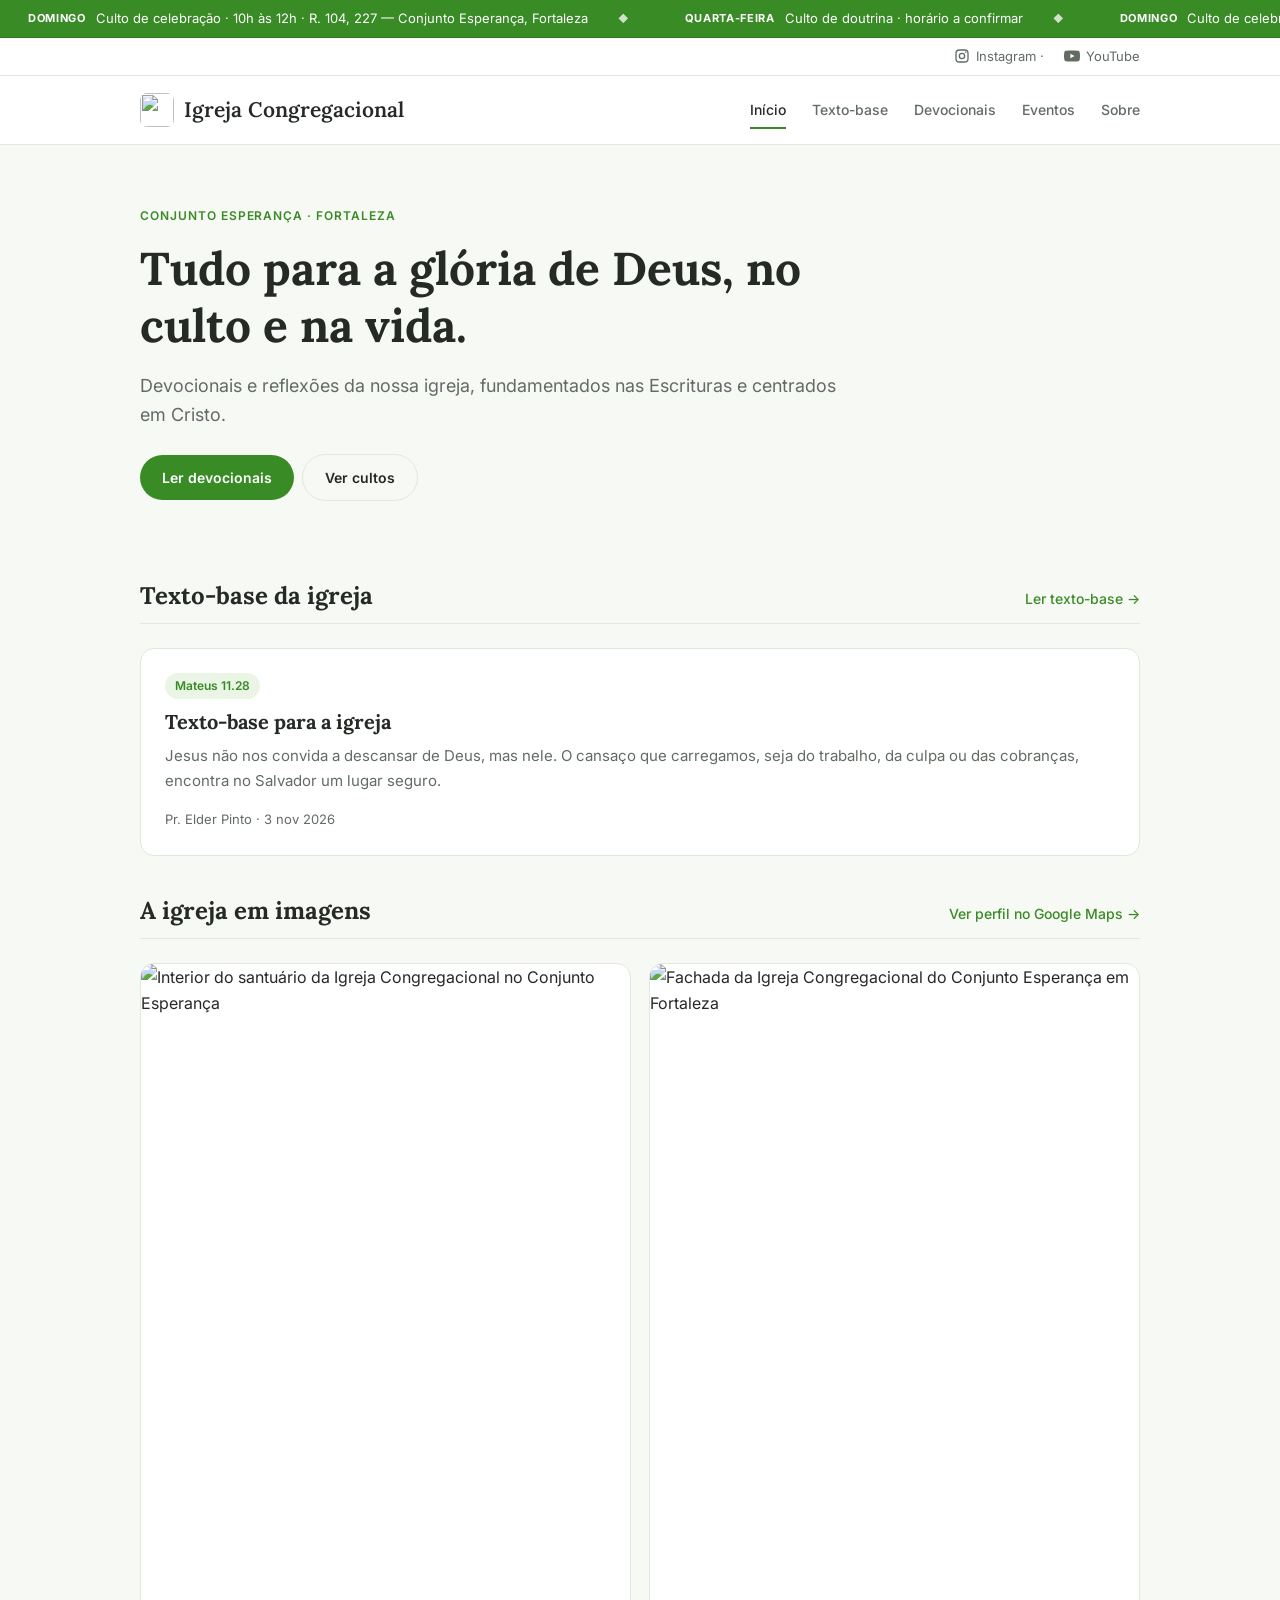
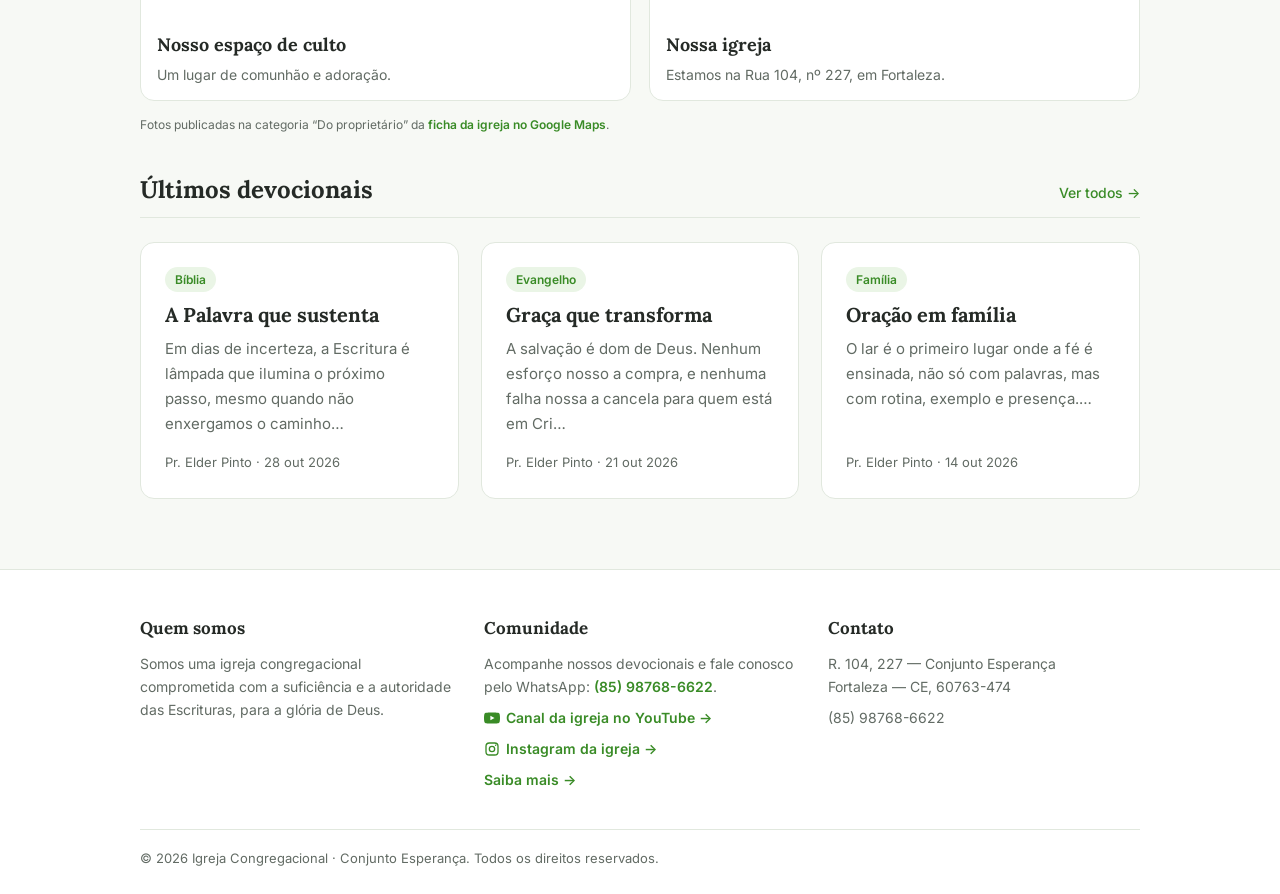
==== index.html @ 36bb11ee "Adicionar galeria de fotos da igreja" ====
<!DOCTYPE html>
<html lang="pt-BR">
<head>
<meta charset="utf-8">
<meta name="viewport" content="width=device-width, initial-scale=1, viewport-fit=cover">
<title>Igreja Congregacional · Conjunto Esperança</title>
<link rel="stylesheet" href="https://fonts.googleapis.com/css2?family=Lora:wght@500;600&family=Inter:wght@400;500;600&display=swap">
<style>
:root{--bg:#f7f9f5;--surface:#fff;--text:#252a26;--muted:#626b64;--line:#e1e8de;--accent:#398b26;--accent-soft:#eaf5e6;color-scheme:light;box-sizing:border-box;padding-top:env(safe-area-inset-top,0px);padding-bottom:env(safe-area-inset-bottom,0px)}
@media (prefers-color-scheme:dark){:root:not([data-theme="light"]){--bg:#151a15;--surface:#1e251e;--text:#edf1eb;--muted:#a3ada1;--line:#313c30;--accent:#83d65a;--accent-soft:#263622;color-scheme:dark}}
:root[data-theme="dark"]{--bg:#151a15;--surface:#1e251e;--text:#edf1eb;--muted:#a3ada1;--line:#313c30;--accent:#83d65a;--accent-soft:#263622;color-scheme:dark}
html{scroll-padding-top:env(safe-area-inset-top,0px)}
*{box-sizing:border-box}
body{margin:0;background:var(--bg);color:var(--text);font:16px/1.65 Inter,system-ui,-apple-system,Segoe UI,sans-serif}
a{color:inherit;text-decoration:none}
.wrap{max-width:1040px;margin:0 auto;padding:0 20px}
.ticker{background:var(--accent);color:#fff;overflow:hidden;white-space:nowrap;border-bottom:1px solid rgba(0,0,0,.12)}
.ticker-track{display:flex;width:max-content;will-change:transform;animation:ticker-scroll 34s linear infinite}
.ticker-group{display:flex;flex:none;align-items:center}
.ticker-item{display:flex;align-items:center;gap:10px;padding:10px 28px;font-size:13px;line-height:1.3;flex:none}
.ticker-item strong{letter-spacing:.06em;font-size:11px}
.ticker-item:after{content:"◆";margin-left:20px;font-size:10px;opacity:.75}
.ticker:hover .ticker-track,.ticker:focus-within .ticker-track{animation-play-state:paused}
@keyframes ticker-scroll{to{transform:translateX(-50%)}}
@media(prefers-reduced-motion:reduce){.ticker-track{animation:none;width:auto;flex-wrap:wrap}.ticker-group{width:100%;flex-wrap:wrap;justify-content:center}.ticker-group[aria-hidden="true"]{display:none}.ticker-item{white-space:normal}.ticker-item:after{display:none}}
.top{border-bottom:1px solid var(--line);background:var(--surface);font-size:13px;color:var(--muted)}
.top .wrap{display:flex;justify-content:flex-end;padding-top:8px;padding-bottom:8px;gap:12px;flex-wrap:wrap}
.top a:hover{color:var(--accent)}
.top .soc a{margin-left:16px}
header.main{background:var(--surface);border-bottom:1px solid var(--line);position:sticky;top:env(safe-area-inset-top,0px);z-index:5}
header.main .wrap{display:flex;align-items:center;justify-content:space-between;height:68px}
.brand{font-family:Lora,Georgia,serif;font-weight:600;font-size:21px;display:flex;align-items:center;gap:10px}
.brand-mark{width:34px;height:34px;object-fit:contain;border-radius:7px;background:#fff;flex:none}
nav{display:flex;gap:26px;font-size:14px;font-weight:500}
nav a{padding:6px 0;border-bottom:2px solid transparent;color:var(--muted)}
nav a:hover,nav a.on{color:var(--text);border-color:var(--accent)}
.menu{display:none;background:none;border:1px solid var(--line);color:var(--text);border-radius:8px;padding:6px 12px;font:inherit}
@media(max-width:720px){.menu{display:block}nav{display:none;position:absolute;top:68px;left:0;right:0;background:var(--surface);flex-direction:column;gap:0;padding:8px 20px 14px;border-bottom:1px solid var(--line)}nav.open{display:flex}nav a{padding:12px 0}}
.crumb{font-size:13px;color:var(--muted);padding:22px 0 0}
h1,h2,h3{font-family:Lora,Georgia,serif;line-height:1.25;margin:0}
.hero{padding:56px 0 40px;max-width:700px}
.hero small{color:var(--accent);font-weight:600;letter-spacing:.08em;text-transform:uppercase;font-size:12px}
.hero h1{font-size:clamp(32px,5vw,46px);margin:12px 0 16px}
.hero p{color:var(--muted);font-size:18px;margin:0 0 24px}
.btn{display:inline-block;background:var(--accent);color:#fff;padding:11px 22px;border-radius:999px;font-weight:600;font-size:14px}
.btn.ghost{background:none;color:var(--text);border:1px solid var(--line);margin-left:8px}
.sec{display:flex;justify-content:space-between;align-items:baseline;border-bottom:1px solid var(--line);padding-bottom:12px;margin:40px 0 24px}
.sec h2{font-size:24px}.sec a{font-size:14px;color:var(--accent);font-weight:500}
.grid{display:grid;grid-template-columns:repeat(auto-fill,minmax(290px,1fr));gap:22px}
.card{background:var(--surface);border:1px solid var(--line);border-radius:14px;padding:24px;display:flex;flex-direction:column;gap:10px;transition:.15s}
.card:hover{transform:translateY(-2px);border-color:var(--accent)}
.tag{align-self:flex-start;background:var(--accent-soft);color:var(--accent);font-size:12px;font-weight:600;padding:3px 10px;border-radius:999px}
.card h3{font-size:20px}.card p{margin:0;color:var(--muted);font-size:15px}
.meta{font-size:13px;color:var(--muted);margin-top:auto;padding-top:6px}
.filters{display:flex;gap:8px;flex-wrap:wrap;margin:8px 0 26px}
.filters button{border:1px solid var(--line);background:var(--surface);color:var(--text);border-radius:999px;padding:6px 16px;font:500 13px Inter,sans-serif;cursor:pointer}
.filters button.on{background:var(--accent);color:#fff;border-color:var(--accent)}
.page-title{font-size:clamp(28px,4vw,38px);margin:14px 0 8px}
.lead{color:var(--muted);margin:0 0 20px}
article{max-width:680px;margin:0 auto;padding:30px 0 40px}
article h1{font-size:clamp(30px,5vw,42px);margin:14px 0}
article .ref{border-left:3px solid var(--accent);padding:4px 0 4px 16px;color:var(--muted);font-family:Lora,Georgia,serif;font-size:18px;margin:22px 0}
article p{font-size:18px;margin:0 0 1.2em}
.back{color:var(--accent);font-weight:500;font-size:14px}
.about-logo{width:min(100%,380px);margin:22px auto 26px;padding:10px;background:#fff;border:1px solid var(--line);border-radius:14px}.about-logo img{display:block;width:100%;height:auto}.about{display:grid;grid-template-columns:repeat(auto-fit,minmax(250px,1fr));gap:22px;margin-top:20px}
.about div{background:var(--surface);border:1px solid var(--line);border-radius:14px;padding:22px}
.about h3{font-size:19px;margin-bottom:8px}.about p{margin:0;color:var(--muted);font-size:15px}
.photo-grid{display:grid;grid-template-columns:repeat(2,minmax(0,1fr));gap:18px;margin:0 0 14px}
.photo-card{margin:0;background:var(--surface);border:1px solid var(--line);border-radius:14px;overflow:hidden}
.photo-card img{display:block;width:100%;aspect-ratio:3/4;object-fit:cover}
.photo-card figcaption{padding:14px 16px;color:var(--muted);font-size:14px}
.photo-card figcaption strong{display:block;color:var(--text);font-family:Lora,Georgia,serif;font-size:18px;margin-bottom:3px}
.photo-credit{font-size:12px;color:var(--muted);margin:0 0 36px}
.photo-credit a{color:var(--accent);font-weight:600}
@media(max-width:620px){.photo-grid{grid-template-columns:1fr}}
footer{margin-top:70px;background:var(--surface);border-top:1px solid var(--line);padding:44px 0 24px;font-size:14px;color:var(--muted)}
.fcols{display:grid;grid-template-columns:repeat(auto-fit,minmax(230px,1fr));gap:32px}
footer h4{font-family:Lora,Georgia,serif;font-size:17px;color:var(--text);margin:0 0 10px}
footer p{margin:0 0 8px}
.copy{border-top:1px solid var(--line);margin-top:30px;padding-top:18px;font-size:13px}
.social-icon{display:inline-block;width:16px;height:16px;vertical-align:-3px;margin-right:6px;flex:none}
</style>
</head>
<body>
<div class="ticker" role="region" aria-label="Programação da igreja"><div class="ticker-track"><div class="ticker-group"><span class="ticker-item"><strong>DOMINGO</strong><span>Culto de celebração · 10h às 12h · R. 104, 227 — Conjunto Esperança, Fortaleza</span></span><span class="ticker-item"><strong>QUARTA-FEIRA</strong><span>Culto de doutrina · horário a confirmar</span></span></div><div class="ticker-group" aria-hidden="true"><span class="ticker-item"><strong>DOMINGO</strong><span>Culto de celebração · 10h às 12h · R. 104, 227 — Conjunto Esperança, Fortaleza</span></span><span class="ticker-item"><strong>QUARTA-FEIRA</strong><span>Culto de doutrina · horário a confirmar</span></span></div></div></div><div class="top"><div class="wrap"><span class="soc"><a href="https://www.instagram.com/conjuntoesperancaiec/" target="_blank" rel="noopener noreferrer" aria-label="Instagram da igreja"><svg class="social-icon" viewBox="0 0 24 24" aria-hidden="true" focusable="false"><rect x="3" y="3" width="18" height="18" rx="5" fill="none" stroke="currentColor" stroke-width="2"/><circle cx="12" cy="12" r="4" fill="none" stroke="currentColor" stroke-width="2"/><circle cx="17.5" cy="6.5" r="1.1" fill="currentColor"/></svg>Instagram</a> · <a href="https://www.youtube.com/@IECConjuntoEsperan%C3%A7a" target="_blank" rel="noopener noreferrer" aria-label="Canal da igreja no YouTube"><svg class="social-icon" viewBox="0 0 24 24" aria-hidden="true" focusable="false"><path fill="currentColor" d="M23.5 6.2a3 3 0 0 0-2.1-2.1C19.5 3.6 12 3.6 12 3.6s-7.5 0-9.4.5A3 3 0 0 0 .5 6.2 31 31 0 0 0 0 12a31 31 0 0 0 .5 5.8 3 3 0 0 0 2.1 2.1c1.9.5 9.4.5 9.4.5s7.5 0 9.4-.5a3 3 0 0 0 2.1-2.1A31 31 0 0 0 24 12a31 31 0 0 0-.5-5.8Z"/><path fill="#fff" d="m9.6 15.5 6.2-3.5-6.2-3.5v7Z"/></svg>YouTube</a></span></div></div>
<header class="main"><div class="wrap">
<a class="brand" href="#inicio"><img class="brand-mark" src="https://files.manuscdn.com/user_upload_by_module/session_file/310519664062508219/KCKjSVTsQlyEBMwS.webp" alt="">Igreja Congregacional</a>
<button class="menu" id="mb" aria-label="Menu">Menu</button>
<nav id="nav"><a href="#inicio" data-r="inicio">Início</a><a href="#texto-base" data-r="texto-base">Texto-base</a><a href="#devocionais" data-r="devocionais">Devocionais</a><a href="#eventos" data-r="eventos">Eventos</a><a href="#sobre" data-r="sobre">Sobre</a></nav>
</div></header>
<main class="wrap" id="app"></main>
<footer><div class="wrap">
<div class="fcols">
<div><h4>Quem somos</h4><p>Somos uma igreja congregacional comprometida com a suficiência e a autoridade das Escrituras, para a glória de Deus.</p></div>
<div><h4>Comunidade</h4><p>Acompanhe nossos devocionais e fale conosco pelo WhatsApp: <a href="https://wa.me/5585987686622" style="color:var(--accent);font-weight:600">(85) 98768-6622</a>.</p><p><a href="https://www.youtube.com/@IECConjuntoEsperan%C3%A7a" target="_blank" rel="noopener noreferrer" style="color:var(--accent);font-weight:600"><svg class="social-icon" viewBox="0 0 24 24" aria-hidden="true" focusable="false"><path fill="currentColor" d="M23.5 6.2a3 3 0 0 0-2.1-2.1C19.5 3.6 12 3.6 12 3.6s-7.5 0-9.4.5A3 3 0 0 0 .5 6.2 31 31 0 0 0 0 12a31 31 0 0 0 .5 5.8 3 3 0 0 0 2.1 2.1c1.9.5 9.4.5 9.4.5s7.5 0 9.4-.5a3 3 0 0 0 2.1-2.1A31 31 0 0 0 24 12a31 31 0 0 0-.5-5.8Z"/><path fill="#fff" d="m9.6 15.5 6.2-3.5-6.2-3.5v7Z"/></svg>Canal da igreja no YouTube →</a></p><p><a href="https://www.instagram.com/conjuntoesperancaiec/" target="_blank" rel="noopener noreferrer" style="color:var(--accent);font-weight:600"><svg class="social-icon" viewBox="0 0 24 24" aria-hidden="true" focusable="false"><rect x="3" y="3" width="18" height="18" rx="5" fill="none" stroke="currentColor" stroke-width="2"/><circle cx="12" cy="12" r="4" fill="none" stroke="currentColor" stroke-width="2"/><circle cx="17.5" cy="6.5" r="1.1" fill="currentColor"/></svg>Instagram da igreja →</a></p><p><a href="#sobre" style="color:var(--accent);font-weight:600">Saiba mais →</a></p></div>
<div><h4>Contato</h4><p>R. 104, 227 — Conjunto Esperança<br>Fortaleza — CE, 60763-474</p><p>(85) 98768-6622</p></div>
</div>
<div class="copy">© 2026 Igreja Congregacional · Conjunto Esperança. Todos os direitos reservados.</div>
</div></footer>
<script>
var POSTS=[
{id:"a-palavra-que-sustenta",t:"A Palavra que sustenta",c:"Bíblia",a:"Pra. Maria Lima",d:"2026-10-28",ref:"Salmo 119.105",x:"Em dias de incerteza, a Escritura é lâmpada que ilumina o próximo passo, mesmo quando não enxergamos o caminho inteiro.\n\nDeus raramente nos mostra o mapa completo. Ele nos dá luz suficiente para obedecer hoje.\n\nReserve alguns minutos para ler a Bíblia sem pressa e peça que o Espírito aplique o texto ao seu coração."},
{id:"graca-que-transforma",t:"Graça que transforma",c:"Evangelho",a:"Pr. João Silva",d:"2026-10-21",ref:"Efésios 2.8-9",x:"A salvação é dom de Deus. Nenhum esforço nosso a compra, e nenhuma falha nossa a cancela para quem está em Cristo.\n\nQuando entendemos isso, a obediência deixa de ser fardo e passa a ser resposta de gratidão.\n\nQue a graça de hoje nos torne mais humildes e mais alegres."},
{id:"oracao-em-familia",t:"Oração em família",c:"Família",a:"Pra. Maria Lima",d:"2026-10-14",ref:"Deuteronômio 6.6-7",x:"O lar é o primeiro lugar onde a fé é ensinada, não só com palavras, mas com rotina, exemplo e presença.\n\nComece pequeno: uma oração curta à mesa, uma leitura bíblica antes de dormir. A constância pesa mais que a perfeição.\n\nQue sua casa seja um lugar onde o nome de Cristo é conhecido."},
{id:"esperanca-na-tribulacao",t:"Esperança na tribulação",c:"Vida cristã",a:"Pr. João Silva",d:"2026-10-07",ref:"Romanos 8.28",x:"Deus não prometeu ausência de dor, mas presença e propósito no meio dela.\n\nO que hoje parece perda pode estar sendo usado por ele para nos formar à imagem de Cristo.\n\nConfie: ele não desperdiça sofrimento de quem lhe pertence."},
{id:"servir-com-alegria",t:"Servir com alegria",c:"Igreja",a:"Pra. Maria Lima",d:"2026-09-30",ref:"Gálatas 5.13",x:"Fomos chamados à liberdade, e essa liberdade se expressa no amor que serve.\n\nNa igreja, cada tarefa, do café ao ensino, é oportunidade de refletir o Servo que lavou os pés dos discípulos.\n\nPergunte a Deus onde você pode servir esta semana."}
];
var EVENTS=[["Domingo","Culto de celebração","10h às 12h · R. 104, 227"],["Quarta-feira","Culto de doutrina","Horário a confirmar"]];
var FOUNDATION={author:"Pr. Elder Pinto",date:"2026-11-03",ref:"Mateus 11.28",text:["Jesus não nos convida a descansar de Deus, mas nele. O cansaço que carregamos, seja do trabalho, da culpa ou das cobranças, encontra no Salvador um lugar seguro.","Descansar em Cristo não significa parar de servir. Significa servir a partir da graça recebida, e não para conquistá-la.","Hoje, entregue a ele aquilo que você tem tentado carregar sozinho."]};
POSTS.forEach(function(p){p.a="Pr. Elder Pinto"});
var app=document.getElementById("app"),nav=document.getElementById("nav"),filter="Todos";
function fmt(d){var m=["jan","fev","mar","abr","mai","jun","jul","ago","set","out","nov","dez"],p=d.split("-");return +p[2]+" "+m[+p[1]-1]+" "+p[0]}
function card(p){return '<a class="card" href="#'+p.id+'"><span class="tag">'+p.c+'</span><h3>'+p.t+'</h3><p>'+p.x.split("\n")[0].slice(0,110)+'…</p><div class="meta">'+p.a+' · '+fmt(p.d)+'</div></a>'}
function crumb(l){return '<div class="crumb"><a href="#inicio">Início</a> › '+l+'</div>'}
function view(r){
 if(r==="texto-base")return crumb("Texto-base")+'<article><span class="tag">Texto-base da igreja</span><h1>Texto-base para a igreja</h1><div class="ref">'+FOUNDATION.ref+'</div>'+FOUNDATION.text.map(function(p){return "<p>"+p+"</p>"}).join("")+'<div class="meta">'+FOUNDATION.author+' · '+fmt(FOUNDATION.date)+'</div></article>';
 if(r==="devocionais"){
  var cats=["Todos"].concat(POSTS.map(function(p){return p.c}).filter(function(v,i,a){return a.indexOf(v)===i}));
  var list=POSTS.filter(function(p){return filter==="Todos"||p.c===filter});
  return crumb("Devocionais")+'<h1 class="page-title">Devocionais</h1><p class="lead">Palavras curtas para alimentar a sua fé a cada semana.</p><div class="filters">'+cats.map(function(c){return '<button class="'+(c===filter?"on":"")+'" data-c="'+c+'">'+c+'</button>'}).join("")+'</div><div class="grid">'+list.map(card).join("")+'</div>';
 }
 if(r==="eventos")return crumb("Eventos")+'<h1 class="page-title">Eventos e cultos</h1><p class="lead">Venha nos visitar, você é bem-vindo.</p><div class="grid">'+EVENTS.map(function(e){return '<div class="card"><span class="tag">'+e[0]+'</span><h3>'+e[1]+'</h3><div class="meta">'+e[2]+'</div></div>'}).join("")+'</div>';
 var p=POSTS.filter(function(x){return x.id===r})[0];
 if(p)return '<article><a class="back" href="#devocionais">← Todos os devocionais</a><div style="margin-top:22px"><span class="tag">'+p.c+'</span></div><h1>'+p.t+'</h1><div class="meta" style="margin-bottom:6px">'+p.a+' · '+fmt(p.d)+'</div><div class="ref">'+p.ref+'</div>'+p.x.split("\n\n").map(function(s){return "<p>"+s+"</p>"}).join("")+'</article>';
 return '<section class="hero"><small>Conjunto Esperança · Fortaleza</small><h1>Tudo para a glória de Deus, no culto e na vida.</h1><p>Devocionais e reflexões da nossa igreja, fundamentados nas Escrituras e centrados em Cristo.</p><a class="btn" href="#devocionais">Ler devocionais</a><a class="btn ghost" href="#eventos">Ver cultos</a></section><div class="sec"><h2>Texto-base da igreja</h2><a href="#texto-base">Ler texto-base →</a></div><div class="card" style="margin-bottom:36px"><span class="tag">'+FOUNDATION.ref+'</span><h3>Texto-base para a igreja</h3><p>'+FOUNDATION.text[0]+'</p><div class="meta">'+FOUNDATION.author+' · '+fmt(FOUNDATION.date)+'</div></div><div class="sec"><h2>A igreja em imagens</h2><a href="https://www.google.com/maps/place/Igreja+Congregacional+%7C+Conjunto+Esperan%C3%A7a/data=!4m7!3m6!1s0x7c74df34c4511d1:0xc750b079627d6c!8m2!3d-3.8139266!4d-38.5900581!16s%2Fg%2F11ghdt_hyp?hl=pt-BR" target="_blank" rel="noopener noreferrer">Ver perfil no Google Maps →</a></div><div class="photo-grid"><figure class="photo-card"><img src="https://files.manuscdn.com/user_upload_by_module/session_file/310519664062508219/YdPIYUPcmAsUbWHR.webp" alt="Interior do santuário da Igreja Congregacional no Conjunto Esperança" loading="lazy"><figcaption><strong>Nosso espaço de culto</strong>Um lugar de comunhão e adoração.</figcaption></figure><figure class="photo-card"><img src="https://files.manuscdn.com/user_upload_by_module/session_file/310519664062508219/tLcsydaIGmgIlqJA.webp" alt="Fachada da Igreja Congregacional do Conjunto Esperança em Fortaleza" loading="lazy"><figcaption><strong>Nossa igreja</strong>Estamos na Rua 104, nº 227, em Fortaleza.</figcaption></figure></div><p class="photo-credit">Fotos publicadas na categoria “Do proprietário” da <a href="https://www.google.com/maps/place/Igreja+Congregacional+%7C+Conjunto+Esperan%C3%A7a/data=!4m7!3m6!1s0x7c74df34c4511d1:0xc750b079627d6c!8m2!3d-3.8139266!4d-38.5900581!16s%2Fg%2F11ghdt_hyp?hl=pt-BR" target="_blank" rel="noopener noreferrer">ficha da igreja no Google Maps</a>.</p><div class="sec"><h2>Últimos devocionais</h2><a href="#devocionais">Ver todos →</a></div><div class="grid">'+POSTS.slice(0,3).map(card).join("")+'</div>';
}
function route(){
 var r=(location.hash||"#inicio").slice(1);
 app.innerHTML=view(r);
 [].forEach.call(nav.querySelectorAll("a"),function(a){a.classList.toggle("on",a.dataset.r===r||(a.dataset.r==="devocionais"&&POSTS.some(function(x){return x.id===r})))});
 nav.classList.remove("open");window.scrollTo(0,0);
}
app.addEventListener("click",function(e){var b=e.target.closest("[data-c]");if(b){filter=b.dataset.c;app.innerHTML=view("devocionais")}});
document.getElementById("mb").onclick=function(){nav.classList.toggle("open")};
window.addEventListener("hashchange",route);route();
</script>
</body>
</html>
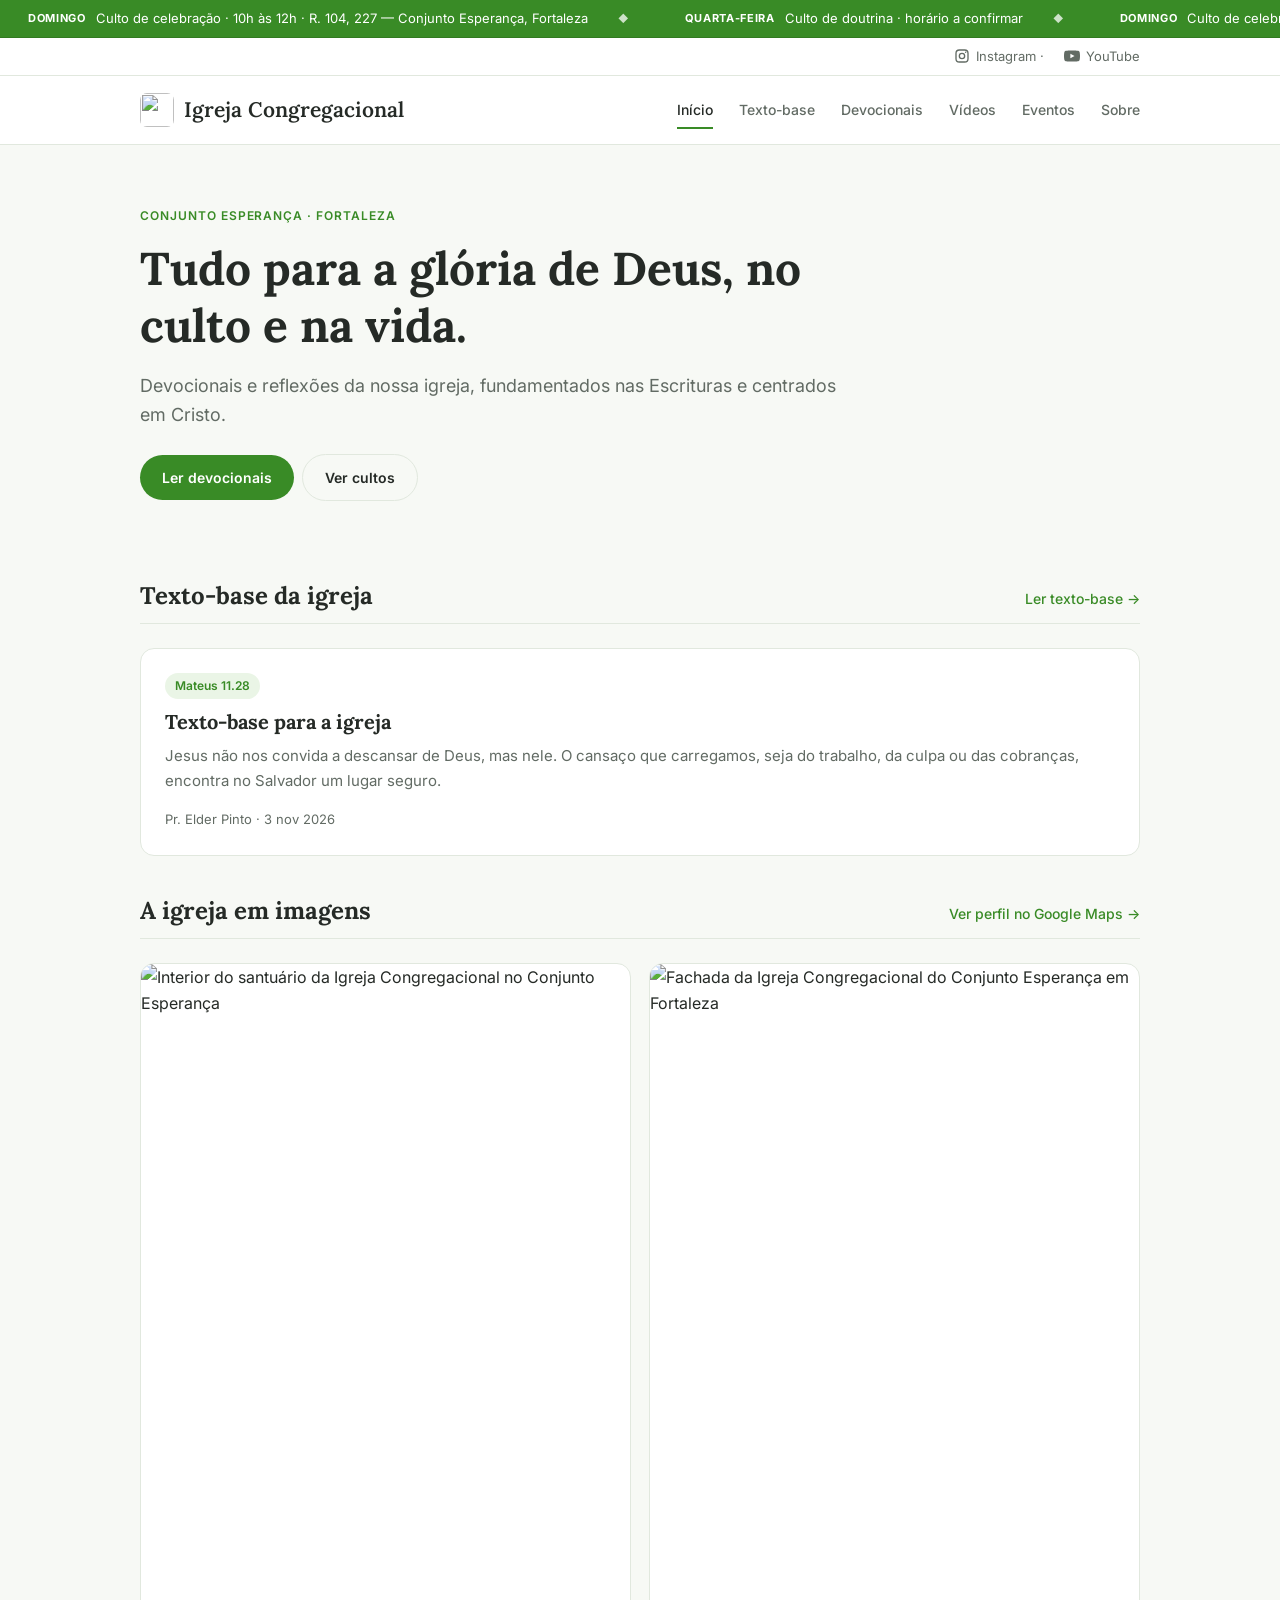
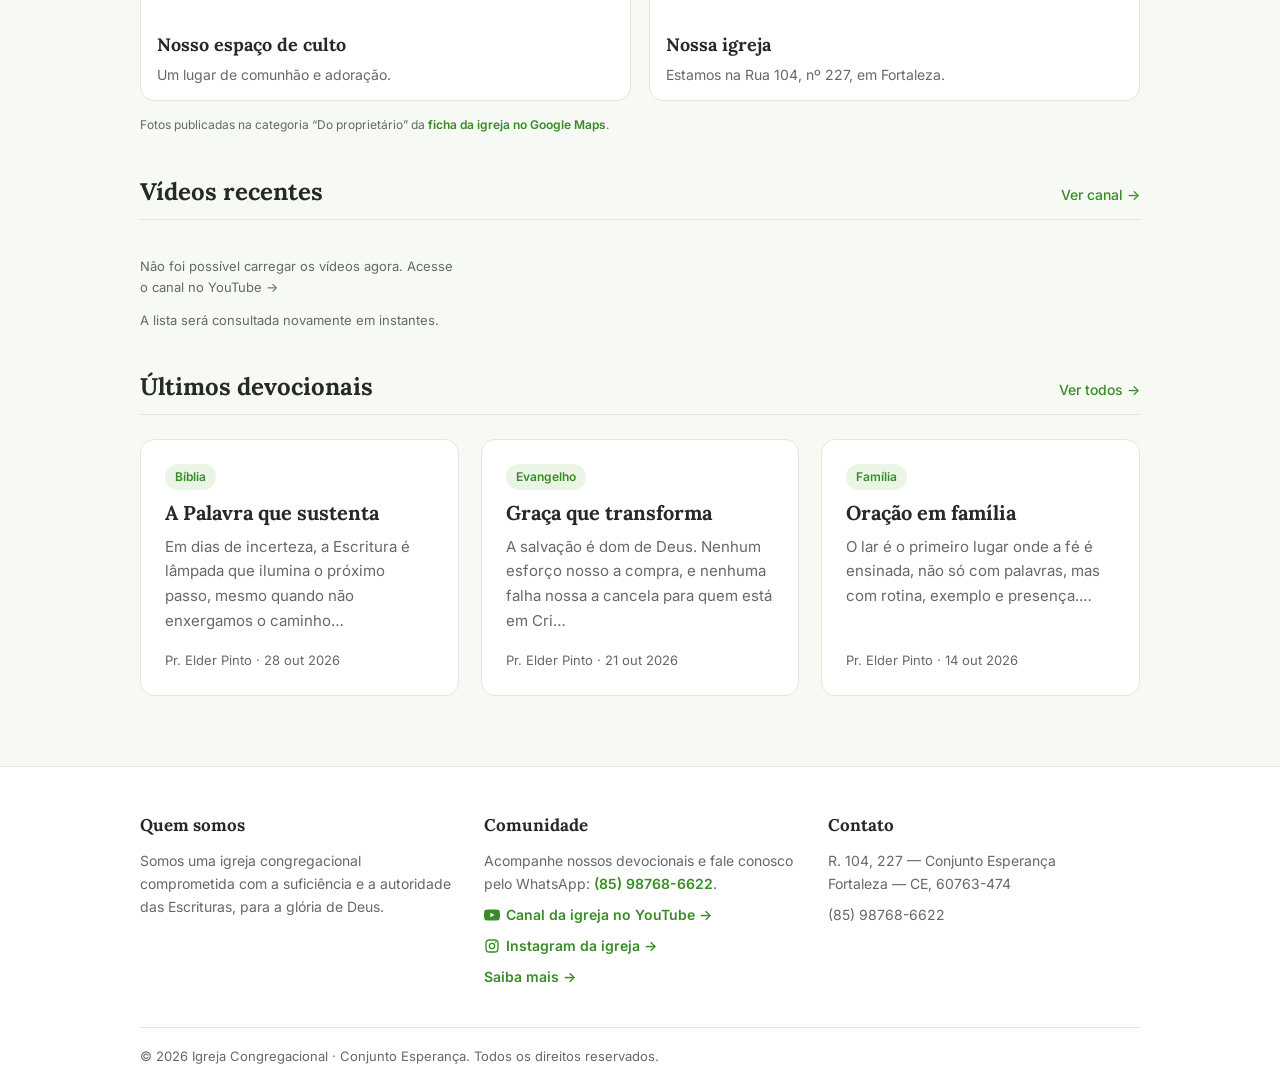
==== commit aaf87a96: "Add automatic YouTube videos and live status" ====
--- a/index.html
+++ b/index.html
@@ -72,7 +72,28 @@
 .photo-card figcaption strong{display:block;color:var(--text);font-family:Lora,Georgia,serif;font-size:18px;margin-bottom:3px}
 .photo-credit{font-size:12px;color:var(--muted);margin:0 0 36px}
 .photo-credit a{color:var(--accent);font-weight:600}
-@media(max-width:620px){.photo-grid{grid-template-columns:1fr}}
+.youtube-section{margin:42px 0 10px}
+.youtube-grid{display:grid;grid-template-columns:repeat(auto-fill,minmax(240px,1fr));gap:18px}
+.youtube-card{display:flex;flex-direction:column;overflow:hidden;background:var(--surface);border:1px solid var(--line);border-radius:14px;transition:.15s}
+.youtube-card:hover{transform:translateY(-2px);border-color:var(--accent)}
+.youtube-thumb{position:relative;aspect-ratio:16/9;background:#111;overflow:hidden}
+.youtube-thumb img{display:block;width:100%;height:100%;object-fit:cover}
+.youtube-play{position:absolute;left:50%;top:50%;transform:translate(-50%,-50%);width:50px;height:36px;border-radius:10px;background:rgba(0,0,0,.75);color:#fff;display:grid;place-items:center;font-size:19px}
+.youtube-info{display:flex;flex:1;flex-direction:column;gap:8px;padding:14px 16px}
+.youtube-info h3{font-size:17px;line-height:1.35}
+.youtube-date,.youtube-note{font-size:13px;color:var(--muted)}
+.youtube-date{margin-top:auto;padding-top:4px}
+.youtube-note{margin:12px 0 0}
+.live-card{display:grid;grid-template-columns:minmax(180px,.9fr) 1.1fr;gap:18px;align-items:center;margin:0 0 20px;padding:14px;background:var(--surface);border:1px solid rgba(190,45,45,.4);border-radius:16px}
+.live-card[hidden]{display:none!important}
+.live-thumb{display:block;width:100%;aspect-ratio:16/9;object-fit:cover;border-radius:10px;background:#111}
+.live-copy h3{font-size:22px;margin:10px 0 5px}
+.live-copy p{margin:0 0 14px;color:var(--muted);font-size:14px}
+.live-pill{display:inline-flex;align-items:center;gap:8px;background:#bd2f2f;color:#fff;border-radius:999px;padding:5px 11px;font-size:11px;font-weight:700;letter-spacing:.08em}
+.live-dot{width:8px;height:8px;border-radius:50%;background:#fff;box-shadow:0 0 0 0 rgba(255,255,255,.7);animation:live-pulse 1.8s infinite}
+@keyframes live-pulse{70%{box-shadow:0 0 0 7px rgba(255,255,255,0)}100%{box-shadow:0 0 0 0 rgba(255,255,255,0)}}
+@media(prefers-reduced-motion:reduce){.youtube-card{transition:none}.youtube-card:hover{transform:none}.live-dot{animation:none}}
+@media(max-width:620px){.photo-grid{grid-template-columns:1fr}.live-card{grid-template-columns:1fr}.live-copy h3{font-size:20px}}
 footer{margin-top:70px;background:var(--surface);border-top:1px solid var(--line);padding:44px 0 24px;font-size:14px;color:var(--muted)}
 .fcols{display:grid;grid-template-columns:repeat(auto-fit,minmax(230px,1fr));gap:32px}
 footer h4{font-family:Lora,Georgia,serif;font-size:17px;color:var(--text);margin:0 0 10px}
@@ -86,7 +107,7 @@
 <header class="main"><div class="wrap">
 <a class="brand" href="#inicio"><img class="brand-mark" src="https://files.manuscdn.com/user_upload_by_module/session_file/310519664062508219/KCKjSVTsQlyEBMwS.webp" alt="">Igreja Congregacional</a>
 <button class="menu" id="mb" aria-label="Menu">Menu</button>
-<nav id="nav"><a href="#inicio" data-r="inicio">Início</a><a href="#texto-base" data-r="texto-base">Texto-base</a><a href="#devocionais" data-r="devocionais">Devocionais</a><a href="#eventos" data-r="eventos">Eventos</a><a href="#sobre" data-r="sobre">Sobre</a></nav>
+<nav id="nav"><a href="#inicio" data-r="inicio">Início</a><a href="#texto-base" data-r="texto-base">Texto-base</a><a href="#devocionais" data-r="devocionais">Devocionais</a><a href="#videos" data-r="videos">Vídeos</a><a href="#eventos" data-r="eventos">Eventos</a><a href="#sobre" data-r="sobre">Sobre</a></nav>
 </div></header>
 <main class="wrap" id="app"></main>
 <footer><div class="wrap">
@@ -112,8 +133,16 @@
 function fmt(d){var m=["jan","fev","mar","abr","mai","jun","jul","ago","set","out","nov","dez"],p=d.split("-");return +p[2]+" "+m[+p[1]-1]+" "+p[0]}
 function card(p){return '<a class="card" href="#'+p.id+'"><span class="tag">'+p.c+'</span><h3>'+p.t+'</h3><p>'+p.x.split("\n")[0].slice(0,110)+'…</p><div class="meta">'+p.a+' · '+fmt(p.d)+'</div></a>'}
 function crumb(l){return '<div class="crumb"><a href="#inicio">Início</a> › '+l+'</div>'}
+function youtubeSection(){return '<section class="youtube-section" id="videos"><div class="sec"><h2>Vídeos recentes</h2><a href="https://www.youtube.com/@IECConjuntoEsperan%C3%A7a" target="_blank" rel="noopener noreferrer">Ver canal →</a></div><div id="youtube-live" class="live-card" hidden aria-live="polite"></div><div id="youtube-grid" class="youtube-grid" aria-live="polite"><p class="youtube-note">Carregando vídeos recentes…</p></div><p id="youtube-status" class="youtube-note" aria-live="polite">Novos vídeos aparecem aqui automaticamente.</p></section>'}
+var youtubeRefreshTimer=null,youtubeRequestPending=false;
+function escapeVideoText(value){return String(value||"").replace(/[&<>"']/g,function(ch){return {"&":"&amp;","<":"&lt;",">":"&gt;","\"":"&quot;","'":"&#39;"}[ch]})}
+function youtubeCard(video){var id=/^[A-Za-z0-9_-]{11}$/.test(video.id||"")?video.id:"";if(!id)return "";var title=escapeVideoText(video.title||"Vídeo recente"),date=video.publishedAt?new Date(video.publishedAt):null,dateText=date&&!isNaN(date.getTime())?new Intl.DateTimeFormat("pt-BR",{day:"numeric",month:"short",year:"numeric"}).format(date):"Vídeo recente";return '<a class="youtube-card" href="https://www.youtube.com/watch?v='+id+'" target="_blank" rel="noopener noreferrer"><div class="youtube-thumb"><img src="https://i.ytimg.com/vi/'+id+'/hqdefault.jpg" alt="Miniatura do vídeo: '+title+'" loading="lazy"><span class="youtube-play" aria-hidden="true">▶</span></div><div class="youtube-info"><h3>'+title+'</h3><span class="youtube-date">Publicado em '+dateText+'</span></div></a>'}
+function renderYouTube(data){var grid=document.getElementById("youtube-grid"),livePanel=document.getElementById("youtube-live"),status=document.getElementById("youtube-status");if(!grid)return;var videos=Array.isArray(data.videos)?data.videos:[],cards=videos.map(youtubeCard).filter(Boolean);grid.innerHTML=cards.length?cards.join(""):'<p class="youtube-note">'+(data.feedAvailable?"Ainda não há vídeos públicos recentes no canal.":"Não foi possível carregar os vídeos agora.")+'</p>';if(livePanel){var live=data.live,id=live&&/^[A-Za-z0-9_-]{11}$/.test(live.id||"")?live.id:"";if(data.liveStatus==="live"&&id){var title=escapeVideoText(live.title||"Transmissão da igreja");livePanel.hidden=false;livePanel.innerHTML='<img class="live-thumb" src="https://i.ytimg.com/vi/'+id+'/hqdefault.jpg" alt="Miniatura da transmissão ao vivo" loading="lazy"><div class="live-copy"><span class="live-pill"><span class="live-dot" aria-hidden="true"></span>AO VIVO</span><h3>Estamos ao vivo!</h3><p>'+title+'</p><a class="btn" href="https://www.youtube.com/watch?v='+id+'" target="_blank" rel="noopener noreferrer">Assistir à transmissão →</a></div>'}else{livePanel.hidden=true;livePanel.innerHTML=""}}if(status)status.textContent=data.liveStatus==="unknown"?"Não foi possível verificar a transmissão ao vivo neste momento.":"Vídeos atualizados automaticamente; a transmissão é verificada periodicamente."}
+function refreshYouTube(){if(youtubeRequestPending||!document.getElementById("youtube-grid"))return;youtubeRequestPending=true;fetch("/api/youtube",{headers:{Accept:"application/json"},cache:"no-store"}).then(function(response){if(!response.ok)throw new Error("YouTube indisponível");return response.json()}).then(renderYouTube).catch(function(){var grid=document.getElementById("youtube-grid"),status=document.getElementById("youtube-status");if(grid)grid.innerHTML='<p class="youtube-note">Não foi possível carregar os vídeos agora. <a href="https://www.youtube.com/@IECConjuntoEsperan%C3%A7a" target="_blank" rel="noopener noreferrer">Acesse o canal no YouTube →</a></p>';if(status)status.textContent="A lista será consultada novamente em instantes."}).then(function(){youtubeRequestPending=false})}
+function bindYouTube(){if(youtubeRefreshTimer){clearInterval(youtubeRefreshTimer);youtubeRefreshTimer=null}if(!document.getElementById("youtube-grid"))return;refreshYouTube();youtubeRefreshTimer=setInterval(refreshYouTube,120000)}
 function view(r){
  if(r==="texto-base")return crumb("Texto-base")+'<article><span class="tag">Texto-base da igreja</span><h1>Texto-base para a igreja</h1><div class="ref">'+FOUNDATION.ref+'</div>'+FOUNDATION.text.map(function(p){return "<p>"+p+"</p>"}).join("")+'<div class="meta">'+FOUNDATION.author+' · '+fmt(FOUNDATION.date)+'</div></article>';
+ if(r==="videos")return crumb("Vídeos")+'<h1 class="page-title">Vídeos do canal</h1><p class="lead">Mensagens, cultos e transmissões da Igreja Congregacional · Conjunto Esperança.</p>'+youtubeSection();
  if(r==="devocionais"){
   var cats=["Todos"].concat(POSTS.map(function(p){return p.c}).filter(function(v,i,a){return a.indexOf(v)===i}));
   var list=POSTS.filter(function(p){return filter==="Todos"||p.c===filter});
@@ -127,8 +156,12 @@
 function route(){
  var r=(location.hash||"#inicio").slice(1);
  app.innerHTML=view(r);
- [].forEach.call(nav.querySelectorAll("a"),function(a){a.classList.toggle("on",a.dataset.r===r||(a.dataset.r==="devocionais"&&POSTS.some(function(x){return x.id===r})))});
- nav.classList.remove("open");window.scrollTo(0,0);
+ if(r==="inicio"){
+  var latestHeading=[].filter.call(app.querySelectorAll(".sec h2"),function(h){return h.textContent.trim()==="Últimos devocionais"})[0];
+  if(latestHeading)latestHeading.parentNode.insertAdjacentHTML("beforebegin",youtubeSection());
+ }
+ [].forEach.call(nav.querySelectorAll("a"),function(a){a.classList.toggle("on",a.dataset.r===r||(a.dataset.r==="devocionais"&&POSTS.some(function(x){return x.id===r}))) });
+ nav.classList.remove("open");window.scrollTo(0,0);bindYouTube();
 }
 app.addEventListener("click",function(e){var b=e.target.closest("[data-c]");if(b){filter=b.dataset.c;app.innerHTML=view("devocionais")}});
 document.getElementById("mb").onclick=function(){nav.classList.toggle("open")};
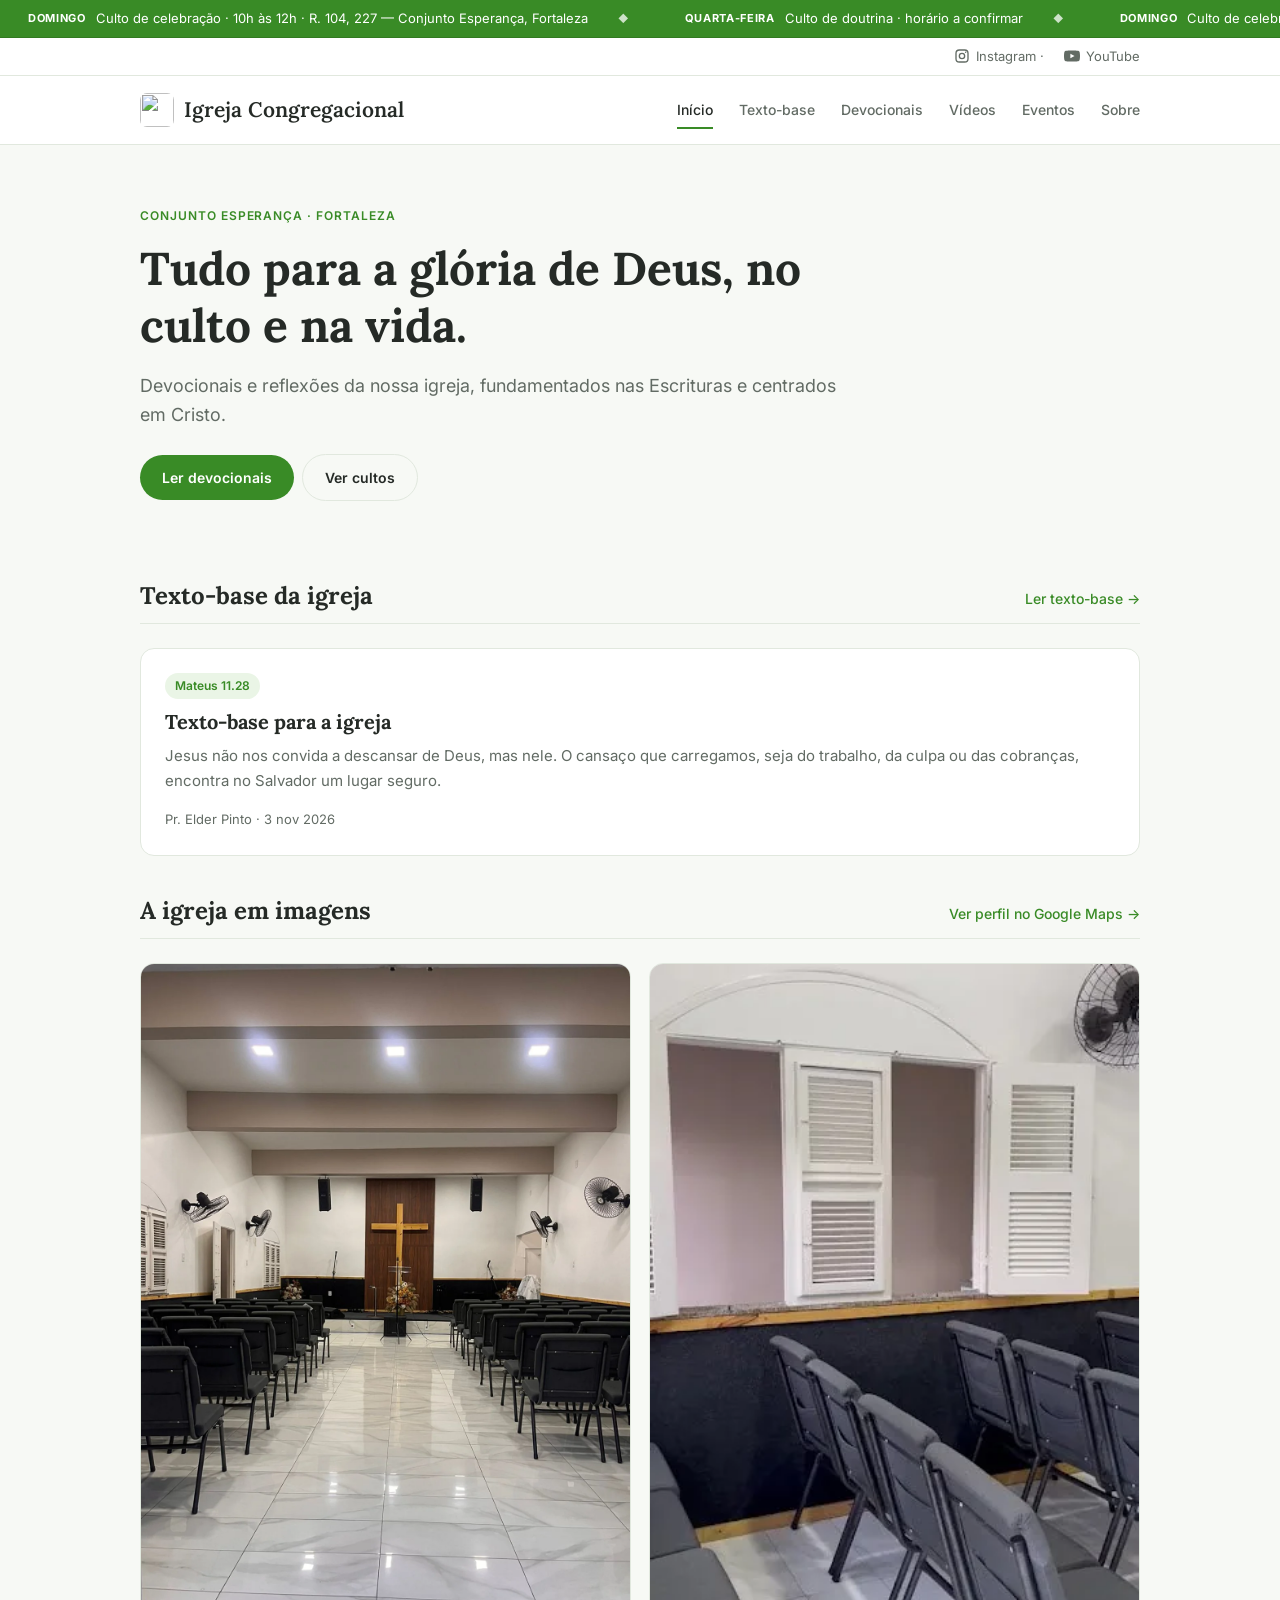
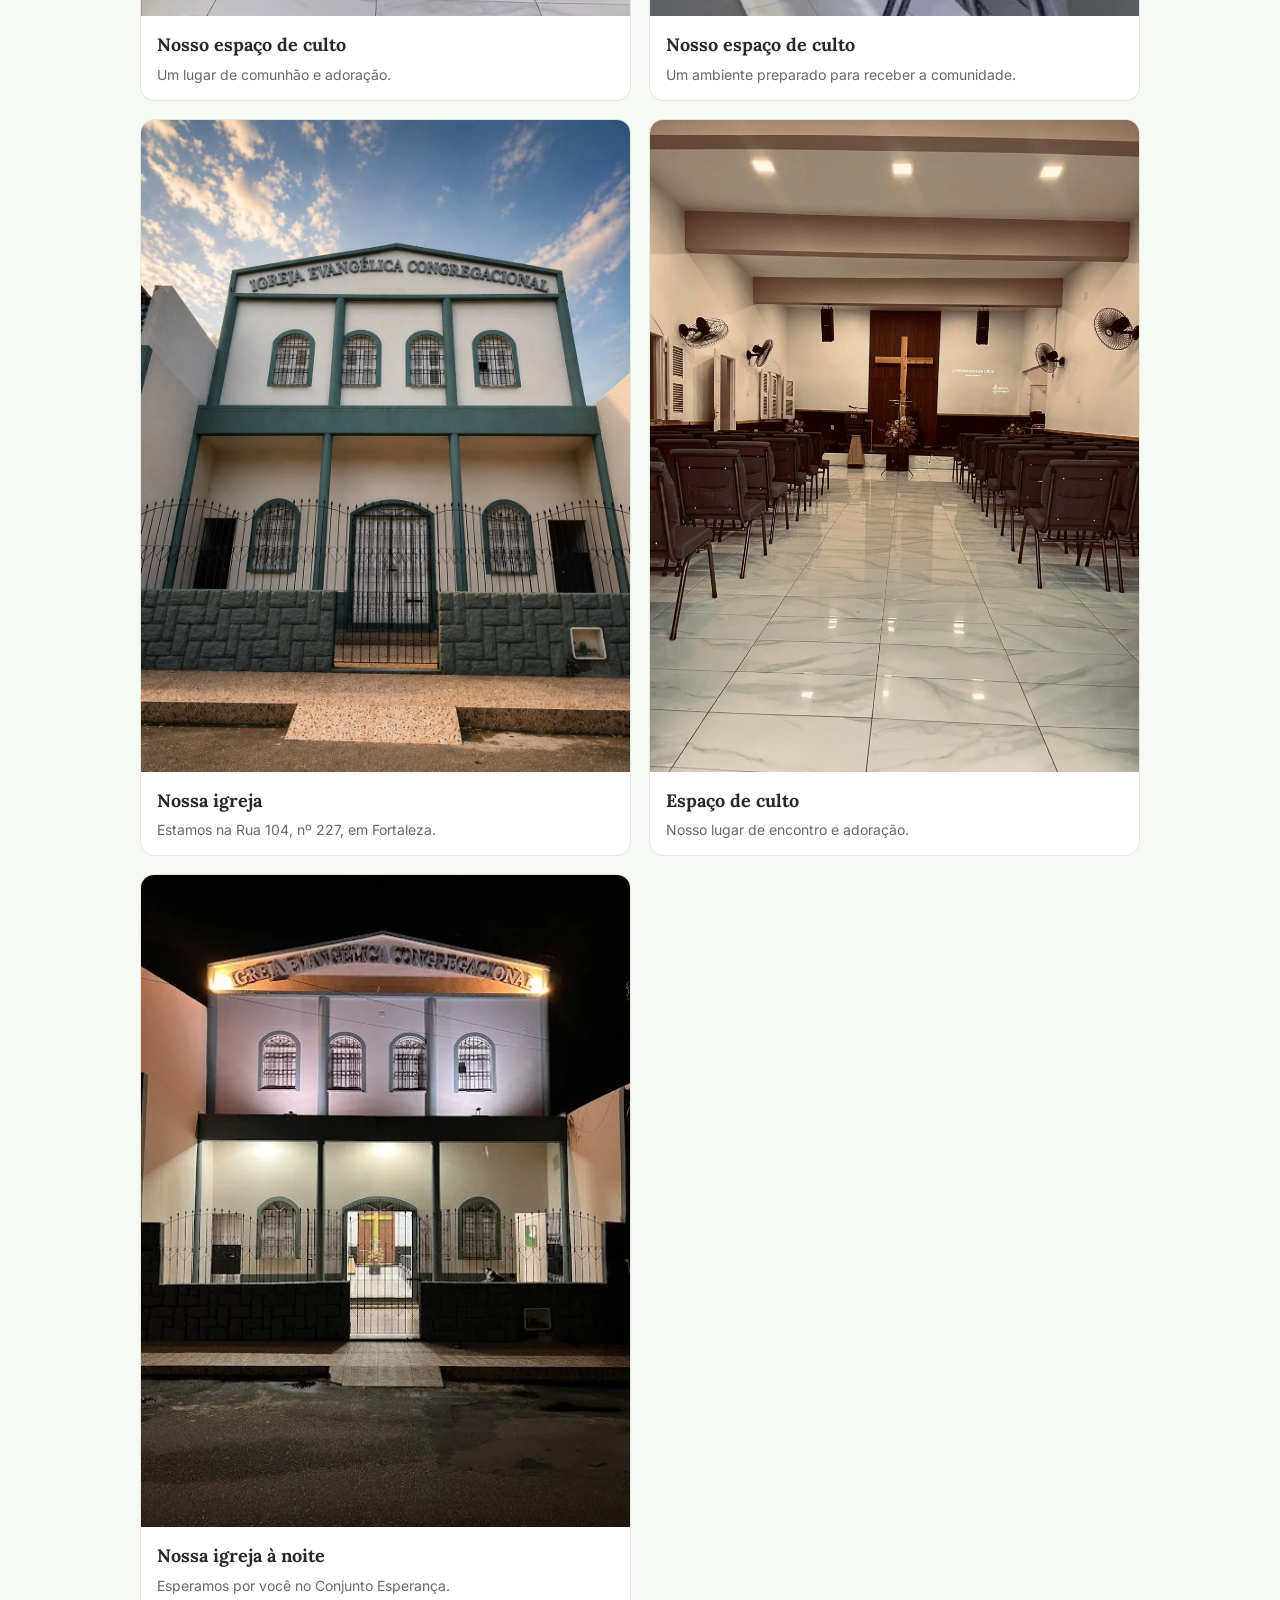
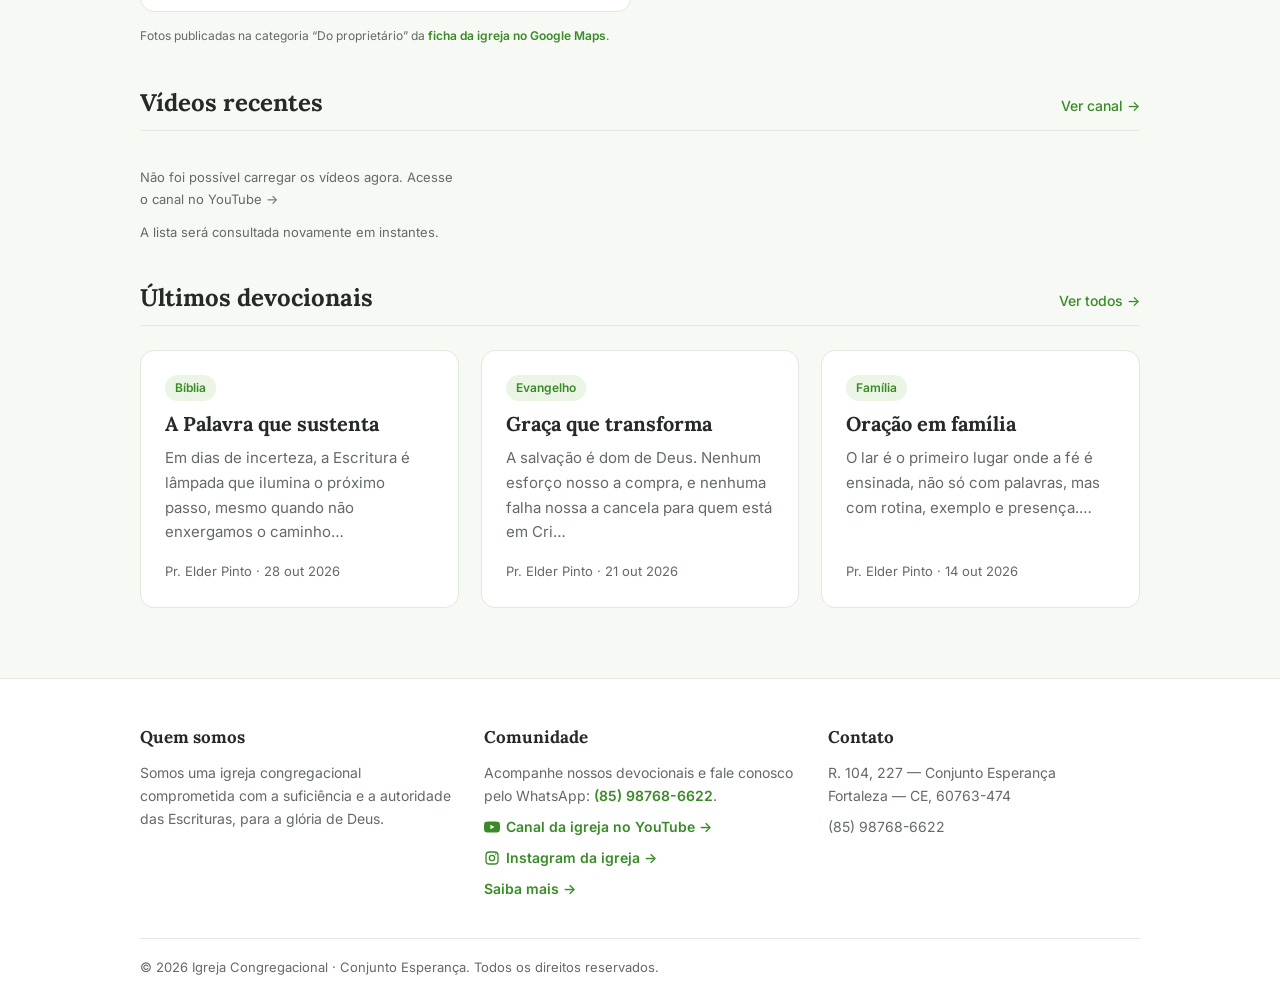
==== commit 5950a0d4: "Add mobile carousel for church photo gallery" ====
--- a/index.html
+++ b/index.html
@@ -70,6 +70,10 @@
 .photo-card img{display:block;width:100%;aspect-ratio:3/4;object-fit:cover}
 .photo-card figcaption{padding:14px 16px;color:var(--muted);font-size:14px}
 .photo-card figcaption strong{display:block;color:var(--text);font-family:Lora,Georgia,serif;font-size:18px;margin-bottom:3px}
+.photo-carousel-controls{display:none}
+.photo-carousel-controls button{border:1px solid var(--line);background:var(--surface);color:var(--text);border-radius:999px;min-width:40px;height:40px;font:inherit;cursor:pointer}
+.photo-carousel-controls button:focus-visible{outline:3px solid var(--accent);outline-offset:2px}
+.photo-carousel-controls .photo-count{font-size:13px;color:var(--muted);min-width:56px;text-align:center}
 .photo-credit{font-size:12px;color:var(--muted);margin:0 0 36px}
 .photo-credit a{color:var(--accent);font-weight:600}
 .youtube-section{margin:42px 0 10px}
@@ -93,7 +97,7 @@
 .live-dot{width:8px;height:8px;border-radius:50%;background:#fff;box-shadow:0 0 0 0 rgba(255,255,255,.7);animation:live-pulse 1.8s infinite}
 @keyframes live-pulse{70%{box-shadow:0 0 0 7px rgba(255,255,255,0)}100%{box-shadow:0 0 0 0 rgba(255,255,255,0)}}
 @media(prefers-reduced-motion:reduce){.youtube-card{transition:none}.youtube-card:hover{transform:none}.live-dot{animation:none}}
-@media(max-width:620px){.photo-grid{grid-template-columns:1fr}.live-card{grid-template-columns:1fr}.live-copy h3{font-size:20px}}
+@media(max-width:620px){.photo-grid{display:flex;gap:14px;overflow-x:auto;overscroll-behavior-x:contain;scroll-snap-type:x mandatory;scroll-behavior:smooth;padding:0 1px 12px;margin:0 -2px 8px;-webkit-overflow-scrolling:touch;scrollbar-width:none}.photo-grid::-webkit-scrollbar{display:none}.photo-card{flex:0 0 88%;scroll-snap-align:center;scroll-snap-stop:always}.photo-card img{aspect-ratio:3/4;object-fit:cover}.photo-carousel-controls{display:flex;justify-content:center;align-items:center;gap:12px;margin:0 0 16px}.live-card{grid-template-columns:1fr}.live-copy h3{font-size:20px}}
 footer{margin-top:70px;background:var(--surface);border-top:1px solid var(--line);padding:44px 0 24px;font-size:14px;color:var(--muted)}
 .fcols{display:grid;grid-template-columns:repeat(auto-fit,minmax(230px,1fr));gap:32px}
 footer h4{font-family:Lora,Georgia,serif;font-size:17px;color:var(--text);margin:0 0 10px}
@@ -139,6 +143,7 @@
 function youtubeCard(video){var id=/^[A-Za-z0-9_-]{11}$/.test(video.id||"")?video.id:"";if(!id)return "";var title=escapeVideoText(video.title||"Vídeo recente"),date=video.publishedAt?new Date(video.publishedAt):null,dateText=date&&!isNaN(date.getTime())?new Intl.DateTimeFormat("pt-BR",{day:"numeric",month:"short",year:"numeric"}).format(date):"Vídeo recente";return '<a class="youtube-card" href="https://www.youtube.com/watch?v='+id+'" target="_blank" rel="noopener noreferrer"><div class="youtube-thumb"><img src="https://i.ytimg.com/vi/'+id+'/hqdefault.jpg" alt="Miniatura do vídeo: '+title+'" loading="lazy"><span class="youtube-play" aria-hidden="true">▶</span></div><div class="youtube-info"><h3>'+title+'</h3><span class="youtube-date">Publicado em '+dateText+'</span></div></a>'}
 function renderYouTube(data){var grid=document.getElementById("youtube-grid"),livePanel=document.getElementById("youtube-live"),status=document.getElementById("youtube-status");if(!grid)return;var videos=Array.isArray(data.videos)?data.videos:[],cards=videos.map(youtubeCard).filter(Boolean);grid.innerHTML=cards.length?cards.join(""):'<p class="youtube-note">'+(data.feedAvailable?"Ainda não há vídeos públicos recentes no canal.":"Não foi possível carregar os vídeos agora.")+'</p>';if(livePanel){var live=data.live,id=live&&/^[A-Za-z0-9_-]{11}$/.test(live.id||"")?live.id:"";if(data.liveStatus==="live"&&id){var title=escapeVideoText(live.title||"Transmissão da igreja");livePanel.hidden=false;livePanel.innerHTML='<img class="live-thumb" src="https://i.ytimg.com/vi/'+id+'/hqdefault.jpg" alt="Miniatura da transmissão ao vivo" loading="lazy"><div class="live-copy"><span class="live-pill"><span class="live-dot" aria-hidden="true"></span>AO VIVO</span><h3>Estamos ao vivo!</h3><p>'+title+'</p><a class="btn" href="https://www.youtube.com/watch?v='+id+'" target="_blank" rel="noopener noreferrer">Assistir à transmissão →</a></div>'}else{livePanel.hidden=true;livePanel.innerHTML=""}}if(status)status.textContent=data.liveStatus==="unknown"?"Não foi possível verificar a transmissão ao vivo neste momento.":"Vídeos atualizados automaticamente; a transmissão é verificada periodicamente."}
 function refreshYouTube(){if(youtubeRequestPending||!document.getElementById("youtube-grid"))return;youtubeRequestPending=true;fetch("/api/youtube",{headers:{Accept:"application/json"},cache:"no-store"}).then(function(response){if(!response.ok)throw new Error("YouTube indisponível");return response.json()}).then(renderYouTube).catch(function(){var grid=document.getElementById("youtube-grid"),status=document.getElementById("youtube-status");if(grid)grid.innerHTML='<p class="youtube-note">Não foi possível carregar os vídeos agora. <a href="https://www.youtube.com/@IECConjuntoEsperan%C3%A7a" target="_blank" rel="noopener noreferrer">Acesse o canal no YouTube →</a></p>';if(status)status.textContent="A lista será consultada novamente em instantes."}).then(function(){youtubeRequestPending=false})}
+function initPhotoCarousel(){var track=document.getElementById("church-photo-carousel"),count=document.getElementById("photo-count");if(!track||!count)return;var slides=[].slice.call(track.querySelectorAll(".photo-card"));if(!slides.length)return;function activeIndex(){var left=track.getBoundingClientRect().left;var best=0,dist=Infinity;slides.forEach(function(slide,i){var d=Math.abs(slide.getBoundingClientRect().left-left);if(d<dist){dist=d;best=i}});return best}function update(){count.textContent=(activeIndex()+1)+" de "+slides.length}function go(delta){var i=activeIndex();var next=(i+delta+slides.length)%slides.length;slides[next].scrollIntoView({behavior:window.matchMedia("(prefers-reduced-motion: reduce)").matches?"auto":"smooth",block:"nearest",inline:"center"});count.textContent=(next+1)+" de "+slides.length}var prev=document.querySelector("[data-photo-prev]"),next=document.querySelector("[data-photo-next]");if(prev)prev.onclick=function(){go(-1)};if(next)next.onclick=function(){go(1)};track.addEventListener("scroll",function(){window.requestAnimationFrame(update)},{passive:true});update()}
 function bindYouTube(){if(youtubeRefreshTimer){clearInterval(youtubeRefreshTimer);youtubeRefreshTimer=null}if(!document.getElementById("youtube-grid"))return;refreshYouTube();youtubeRefreshTimer=setInterval(refreshYouTube,120000)}
 function view(r){
  if(r==="texto-base")return crumb("Texto-base")+'<article><span class="tag">Texto-base da igreja</span><h1>Texto-base para a igreja</h1><div class="ref">'+FOUNDATION.ref+'</div>'+FOUNDATION.text.map(function(p){return "<p>"+p+"</p>"}).join("")+'<div class="meta">'+FOUNDATION.author+' · '+fmt(FOUNDATION.date)+'</div></article>';
@@ -151,7 +156,7 @@
  if(r==="eventos")return crumb("Eventos")+'<h1 class="page-title">Eventos e cultos</h1><p class="lead">Venha nos visitar, você é bem-vindo.</p><div class="grid">'+EVENTS.map(function(e){return '<div class="card"><span class="tag">'+e[0]+'</span><h3>'+e[1]+'</h3><div class="meta">'+e[2]+'</div></div>'}).join("")+'</div>';
  var p=POSTS.filter(function(x){return x.id===r})[0];
  if(p)return '<article><a class="back" href="#devocionais">← Todos os devocionais</a><div style="margin-top:22px"><span class="tag">'+p.c+'</span></div><h1>'+p.t+'</h1><div class="meta" style="margin-bottom:6px">'+p.a+' · '+fmt(p.d)+'</div><div class="ref">'+p.ref+'</div>'+p.x.split("\n\n").map(function(s){return "<p>"+s+"</p>"}).join("")+'</article>';
- return '<section class="hero"><small>Conjunto Esperança · Fortaleza</small><h1>Tudo para a glória de Deus, no culto e na vida.</h1><p>Devocionais e reflexões da nossa igreja, fundamentados nas Escrituras e centrados em Cristo.</p><a class="btn" href="#devocionais">Ler devocionais</a><a class="btn ghost" href="#eventos">Ver cultos</a></section><div class="sec"><h2>Texto-base da igreja</h2><a href="#texto-base">Ler texto-base →</a></div><div class="card" style="margin-bottom:36px"><span class="tag">'+FOUNDATION.ref+'</span><h3>Texto-base para a igreja</h3><p>'+FOUNDATION.text[0]+'</p><div class="meta">'+FOUNDATION.author+' · '+fmt(FOUNDATION.date)+'</div></div><div class="sec"><h2>A igreja em imagens</h2><a href="https://www.google.com/maps/place/Igreja+Congregacional+%7C+Conjunto+Esperan%C3%A7a/data=!4m7!3m6!1s0x7c74df34c4511d1:0xc750b079627d6c!8m2!3d-3.8139266!4d-38.5900581!16s%2Fg%2F11ghdt_hyp?hl=pt-BR" target="_blank" rel="noopener noreferrer">Ver perfil no Google Maps →</a></div><div class="photo-grid"><figure class="photo-card"><img src="https://files.manuscdn.com/user_upload_by_module/session_file/310519664062508219/YdPIYUPcmAsUbWHR.webp" alt="Interior do santuário da Igreja Congregacional no Conjunto Esperança" loading="lazy"><figcaption><strong>Nosso espaço de culto</strong>Um lugar de comunhão e adoração.</figcaption></figure><figure class="photo-card"><img src="https://files.manuscdn.com/user_upload_by_module/session_file/310519664062508219/tLcsydaIGmgIlqJA.webp" alt="Fachada da Igreja Congregacional do Conjunto Esperança em Fortaleza" loading="lazy"><figcaption><strong>Nossa igreja</strong>Estamos na Rua 104, nº 227, em Fortaleza.</figcaption></figure></div><p class="photo-credit">Fotos publicadas na categoria “Do proprietário” da <a href="https://www.google.com/maps/place/Igreja+Congregacional+%7C+Conjunto+Esperan%C3%A7a/data=!4m7!3m6!1s0x7c74df34c4511d1:0xc750b079627d6c!8m2!3d-3.8139266!4d-38.5900581!16s%2Fg%2F11ghdt_hyp?hl=pt-BR" target="_blank" rel="noopener noreferrer">ficha da igreja no Google Maps</a>.</p><div class="sec"><h2>Últimos devocionais</h2><a href="#devocionais">Ver todos →</a></div><div class="grid">'+POSTS.slice(0,3).map(card).join("")+'</div>';
+ return '<section class="hero"><small>Conjunto Esperança · Fortaleza</small><h1>Tudo para a glória de Deus, no culto e na vida.</h1><p>Devocionais e reflexões da nossa igreja, fundamentados nas Escrituras e centrados em Cristo.</p><a class="btn" href="#devocionais">Ler devocionais</a><a class="btn ghost" href="#eventos">Ver cultos</a></section><div class="sec"><h2>Texto-base da igreja</h2><a href="#texto-base">Ler texto-base →</a></div><div class="card" style="margin-bottom:36px"><span class="tag">'+FOUNDATION.ref+'</span><h3>Texto-base para a igreja</h3><p>'+FOUNDATION.text[0]+'</p><div class="meta">'+FOUNDATION.author+' · '+fmt(FOUNDATION.date)+'</div></div><div class="sec"><h2>A igreja em imagens</h2><a href="https://www.google.com/maps/place/Igreja+Congregacional+%7C+Conjunto+Esperan%C3%A7a/data=!4m7!3m6!1s0x7c74df34c4511d1:0xc750b079627d6c!8m2!3d-3.8139266!4d-38.5900581!16s%2Fg%2F11ghdt_hyp?hl=pt-BR" target="_blank" rel="noopener noreferrer">Ver perfil no Google Maps →</a></div><div class="photo-grid" id="church-photo-carousel" role="region" aria-label="Fotos da igreja" tabindex="0"><figure class="photo-card"><img src="assets/santuario-google-maps.webp" alt="Espaço de culto da Igreja Congregacional no Conjunto Esperança" loading="lazy"><figcaption><strong>Nosso espaço de culto</strong>Um lugar de comunhão e adoração.</figcaption></figure><figure class="photo-card"><img src="assets/assentos-google-maps.webp" alt="Assentos e interior do espaço de culto" loading="lazy"><figcaption><strong>Nosso espaço de culto</strong>Um ambiente preparado para receber a comunidade.</figcaption></figure><figure class="photo-card"><img src="assets/fachada-google-maps.webp" alt="Fachada da Igreja Congregacional do Conjunto Esperança em Fortaleza" loading="lazy"><figcaption><strong>Nossa igreja</strong>Estamos na Rua 104, nº 227, em Fortaleza.</figcaption></figure><figure class="photo-card"><img src="assets/santuario-alternativo-google-maps.webp" alt="Vista alternativa do santuário da igreja" loading="lazy"><figcaption><strong>Espaço de culto</strong>Nosso lugar de encontro e adoração.</figcaption></figure><figure class="photo-card"><img src="assets/fachada-noite-google-maps.webp" alt="Fachada da igreja iluminada à noite" loading="lazy"><figcaption><strong>Nossa igreja à noite</strong>Esperamos por você no Conjunto Esperança.</figcaption></figure></div><div class="photo-carousel-controls" aria-label="Controlos das fotos"><button type="button" data-photo-prev aria-label="Foto anterior">‹</button><span class="photo-count" id="photo-count" aria-live="polite">1 de 5</span><button type="button" data-photo-next aria-label="Próxima foto">›</button></div><p class="photo-credit">Fotos publicadas na categoria “Do proprietário” da <a href="https://www.google.com/maps/place/Igreja+Congregacional+%7C+Conjunto+Esperan%C3%A7a/data=!4m7!3m6!1s0x7c74df34c4511d1:0xc750b079627d6c!8m2!3d-3.8139266!4d-38.5900581!16s%2Fg%2F11ghdt_hyp?hl=pt-BR" target="_blank" rel="noopener noreferrer">ficha da igreja no Google Maps</a>.</p><div class="sec"><h2>Últimos devocionais</h2><a href="#devocionais">Ver todos →</a></div><div class="grid">'+POSTS.slice(0,3).map(card).join("")+'</div>';
 }
 function route(){
  var r=(location.hash||"#inicio").slice(1);
@@ -161,7 +166,7 @@
   if(latestHeading)latestHeading.parentNode.insertAdjacentHTML("beforebegin",youtubeSection());
  }
  [].forEach.call(nav.querySelectorAll("a"),function(a){a.classList.toggle("on",a.dataset.r===r||(a.dataset.r==="devocionais"&&POSTS.some(function(x){return x.id===r}))) });
- nav.classList.remove("open");window.scrollTo(0,0);bindYouTube();
+ nav.classList.remove("open");window.scrollTo(0,0);initPhotoCarousel();bindYouTube();
 }
 app.addEventListener("click",function(e){var b=e.target.closest("[data-c]");if(b){filter=b.dataset.c;app.innerHTML=view("devocionais")}});
 document.getElementById("mb").onclick=function(){nav.classList.toggle("open")};
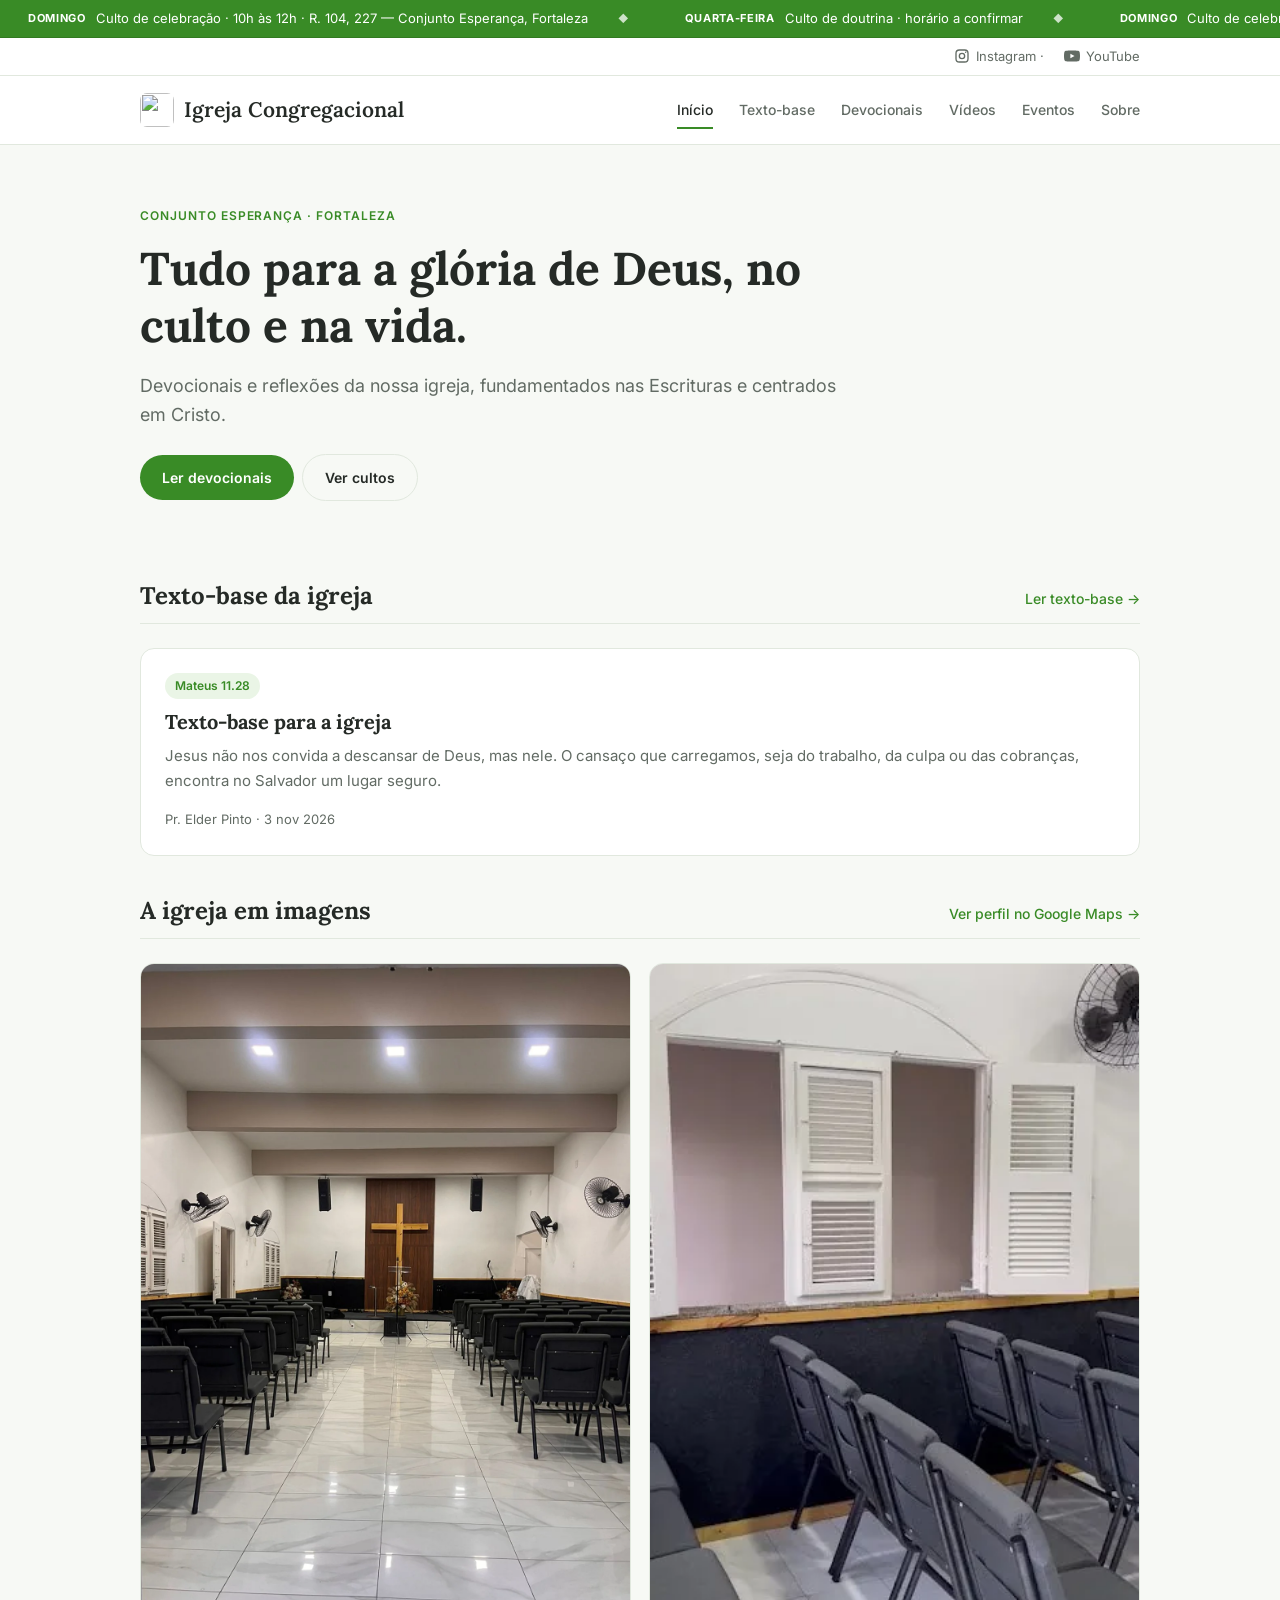
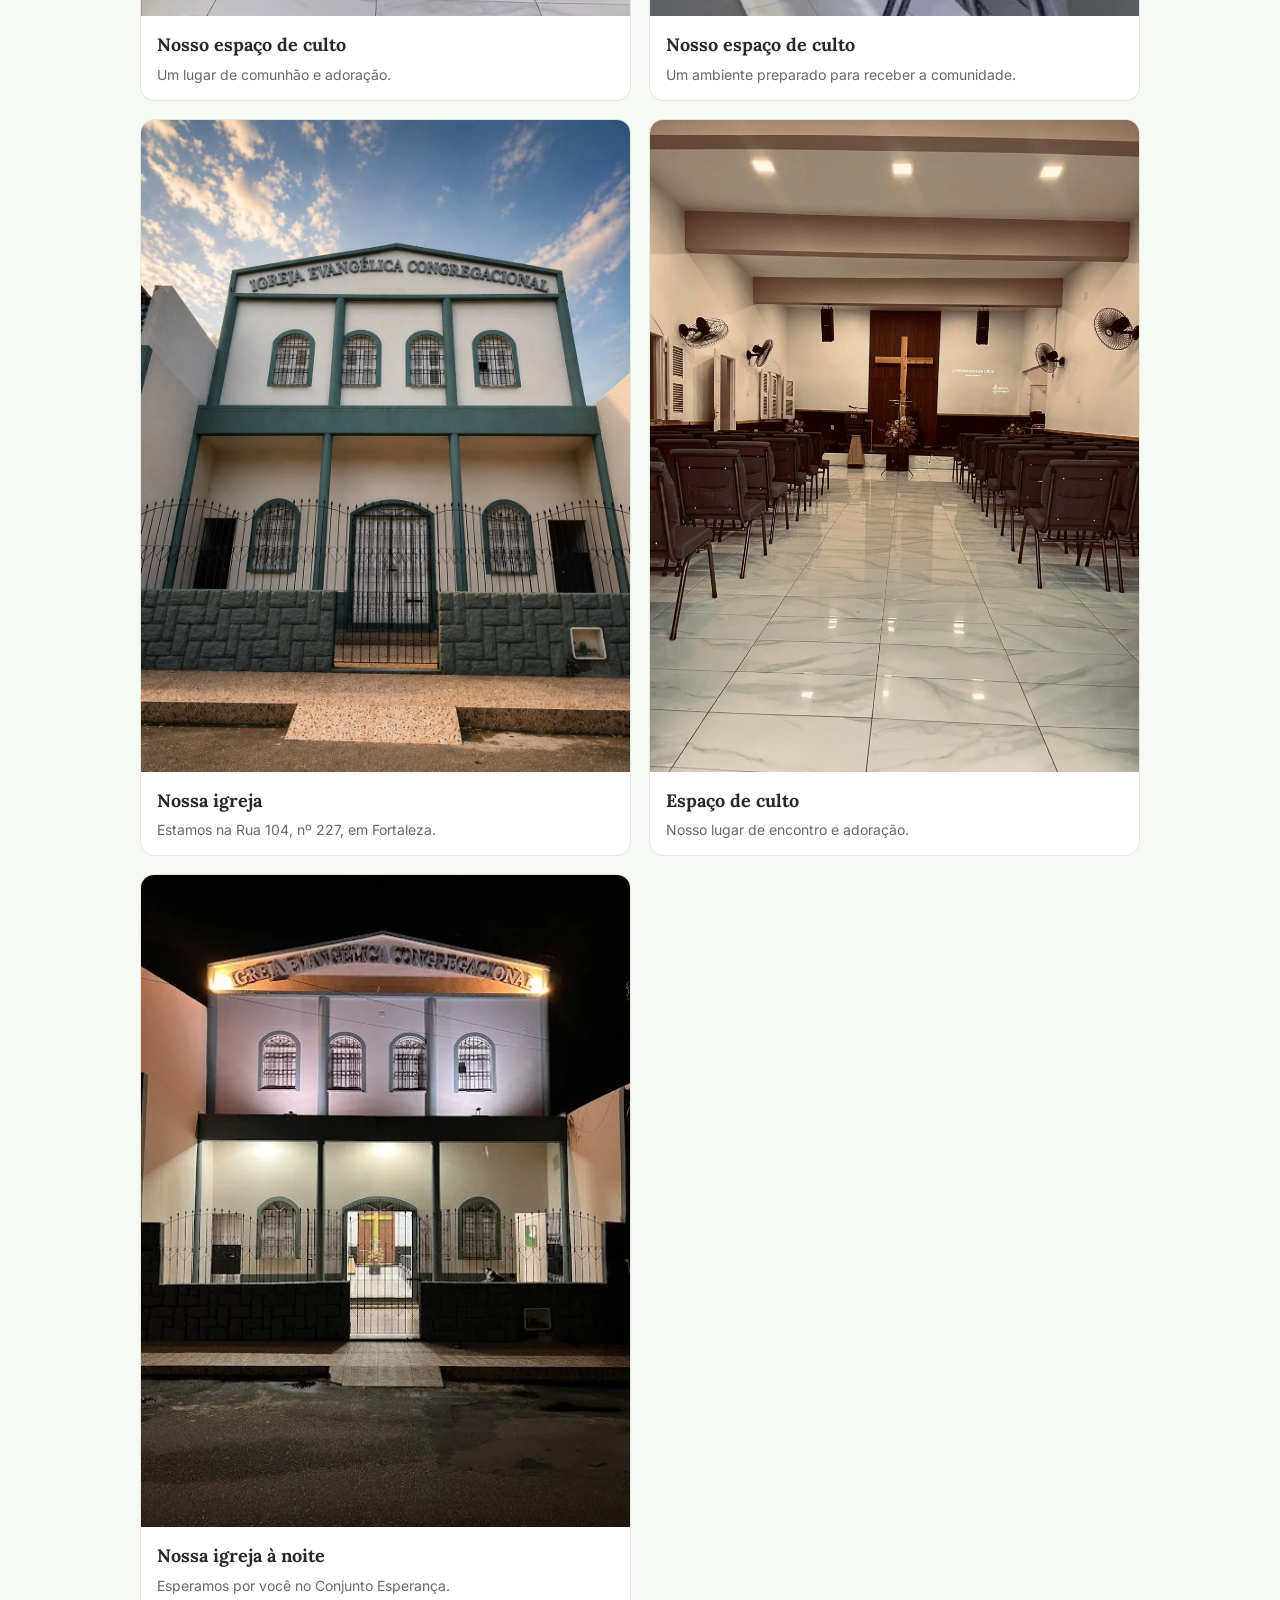
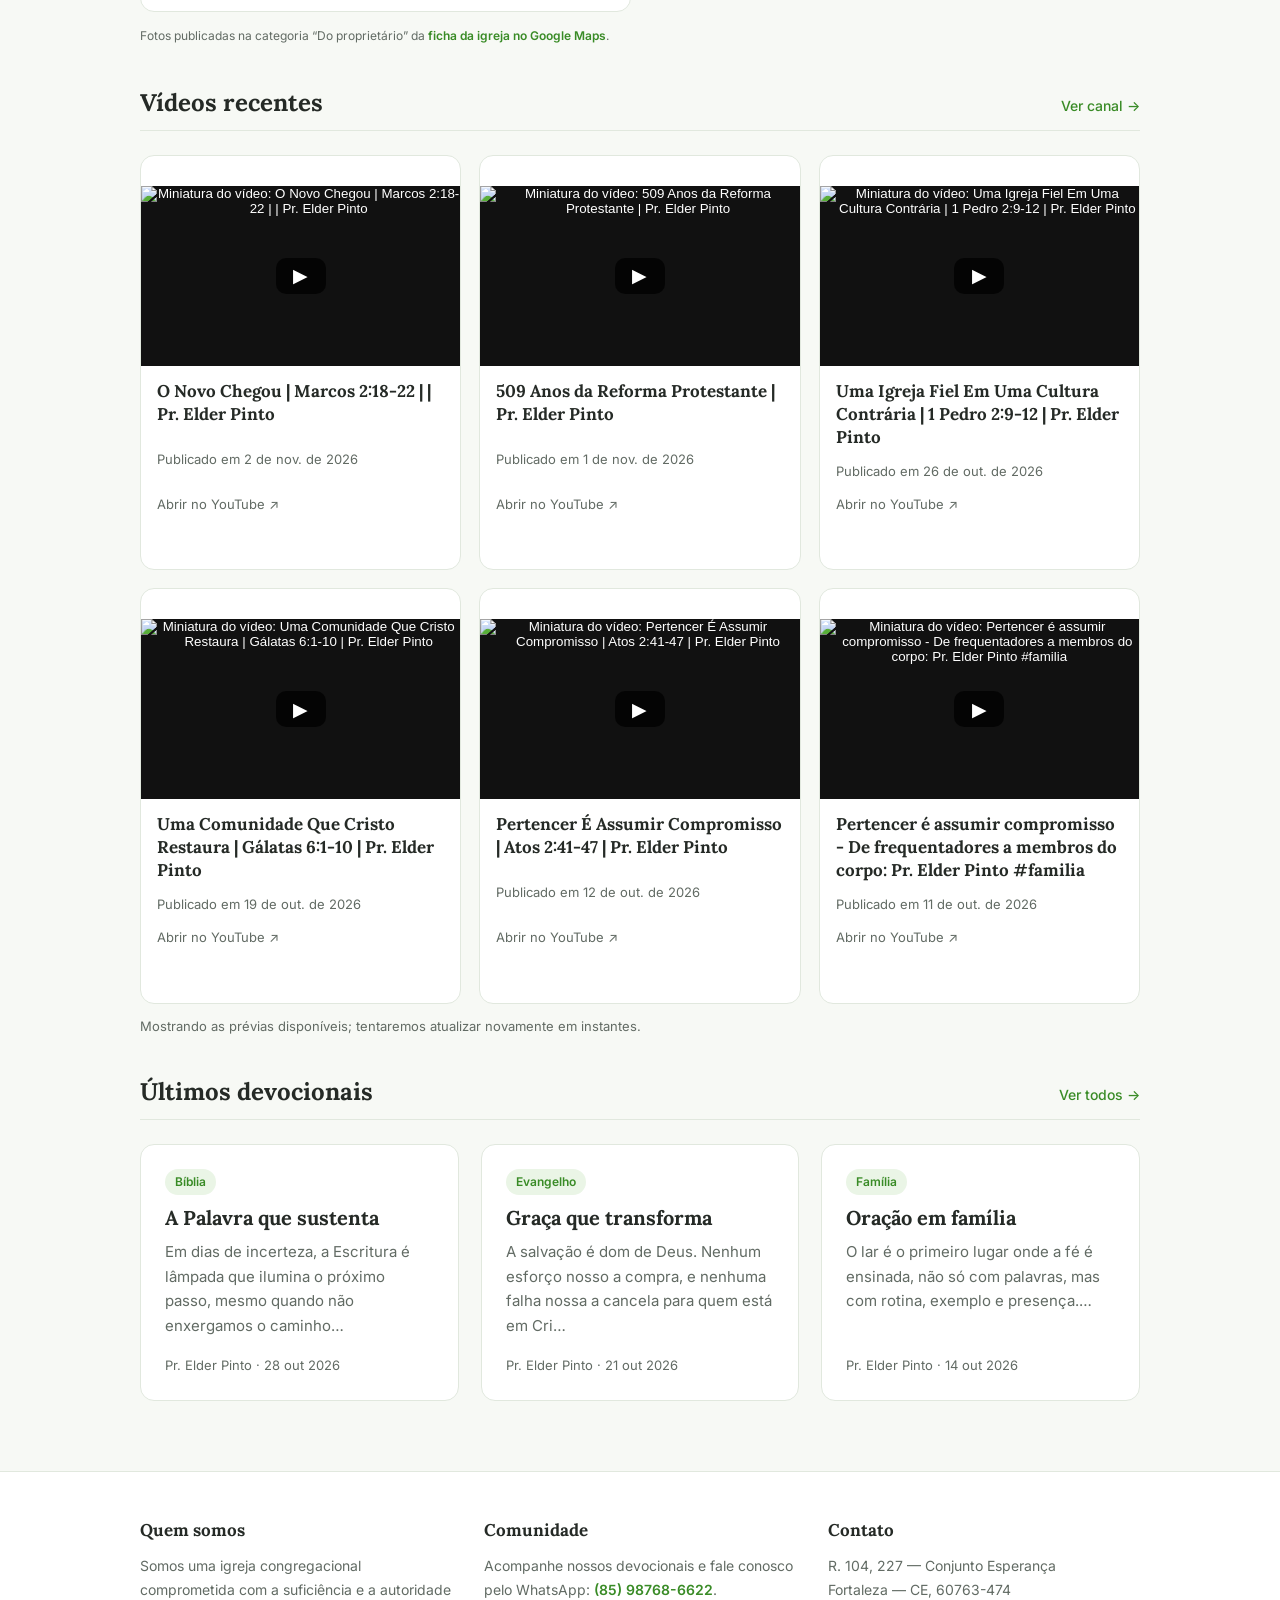
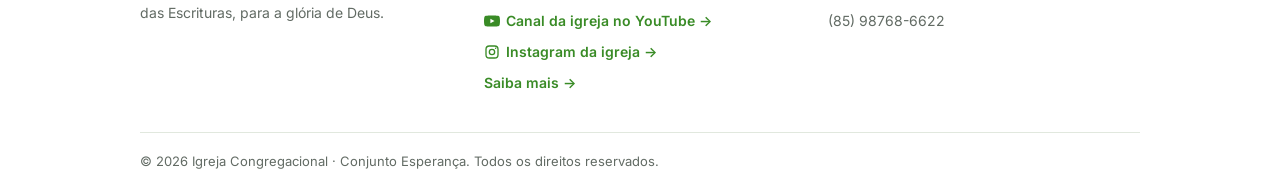
==== commit 5167d212: "Show YouTube previews immediately while refreshing" ====
--- a/index.html
+++ b/index.html
@@ -82,6 +82,13 @@
 .youtube-card:hover{transform:translateY(-2px);border-color:var(--accent)}
 .youtube-thumb{position:relative;aspect-ratio:16/9;background:#111;overflow:hidden}
 .youtube-thumb img{display:block;width:100%;height:100%;object-fit:cover}
+.youtube-thumb iframe,.live-player iframe{display:block;width:100%;height:100%;border:0}
+.youtube-thumb [data-play-video],.live-thumb-wrap [data-play-live]{position:absolute;inset:0;width:100%;height:100%;border:0;padding:0;background:#111;color:#fff;cursor:pointer}
+.youtube-thumb [data-play-video] img,.live-thumb-wrap [data-play-live] img{display:block;width:100%;height:100%;object-fit:cover}
+.youtube-thumb [data-play-video]:focus-visible,.live-thumb-wrap [data-play-live]:focus-visible{outline:3px solid var(--accent);outline-offset:-3px}
+.live-thumb-wrap{position:relative;aspect-ratio:16/9;border-radius:10px;overflow:hidden;background:#111}
+.live-player{width:100%;aspect-ratio:16/9;border-radius:10px;overflow:hidden;background:#111}
+.player-fallback{font-size:12px;color:var(--muted);margin:9px 0 0}
 .youtube-play{position:absolute;left:50%;top:50%;transform:translate(-50%,-50%);width:50px;height:36px;border-radius:10px;background:rgba(0,0,0,.75);color:#fff;display:grid;place-items:center;font-size:19px}
 .youtube-info{display:flex;flex:1;flex-direction:column;gap:8px;padding:14px 16px}
 .youtube-info h3{font-size:17px;line-height:1.35}
@@ -137,12 +144,13 @@
 function fmt(d){var m=["jan","fev","mar","abr","mai","jun","jul","ago","set","out","nov","dez"],p=d.split("-");return +p[2]+" "+m[+p[1]-1]+" "+p[0]}
 function card(p){return '<a class="card" href="#'+p.id+'"><span class="tag">'+p.c+'</span><h3>'+p.t+'</h3><p>'+p.x.split("\n")[0].slice(0,110)+'…</p><div class="meta">'+p.a+' · '+fmt(p.d)+'</div></a>'}
 function crumb(l){return '<div class="crumb"><a href="#inicio">Início</a> › '+l+'</div>'}
-function youtubeSection(){return '<section class="youtube-section" id="videos"><div class="sec"><h2>Vídeos recentes</h2><a href="https://www.youtube.com/@IECConjuntoEsperan%C3%A7a" target="_blank" rel="noopener noreferrer">Ver canal →</a></div><div id="youtube-live" class="live-card" hidden aria-live="polite"></div><div id="youtube-grid" class="youtube-grid" aria-live="polite"><p class="youtube-note">Carregando vídeos recentes…</p></div><p id="youtube-status" class="youtube-note" aria-live="polite">Novos vídeos aparecem aqui automaticamente.</p></section>'}
-var youtubeRefreshTimer=null,youtubeRequestPending=false;
+var INITIAL_YOUTUBE_VIDEOS=[{id:"1dLzOdAwqr4",title:"O Novo Chegou | Marcos 2:18-22 | | Pr. Elder Pinto",publishedAt:"2026-11-02T02:43:13+00:00"},{id:"jOP0ZnckCmU",title:"509 Anos da Reforma Protestante | Pr. Elder Pinto",publishedAt:"2026-11-01T11:18:51+00:00"},{id:"YB03zWtC8wQ",title:"Uma Igreja Fiel Em Uma Cultura Contrária | 1 Pedro 2:9-12 | Pr. Elder Pinto",publishedAt:"2026-10-26T02:43:07+00:00"},{id:"0c_pvAX1L3Q",title:"Uma Comunidade Que Cristo Restaura | Gálatas 6:1-10 | Pr. Elder Pinto",publishedAt:"2026-10-19T02:43:53+00:00"},{id:"dfcCKXnFvLk",title:"Pertencer É Assumir Compromisso | Atos 2:41-47 | Pr. Elder Pinto",publishedAt:"2026-10-12T02:47:16+00:00"},{id:"Gqf5sz009ds",title:"Pertencer é assumir compromisso - De frequentadores a membros do corpo: Pr. Elder Pinto #familia",publishedAt:"2026-10-11T18:30:39+00:00"}];
+function youtubeSection(){return '<section class="youtube-section" id="videos"><div class="sec"><h2>Vídeos recentes</h2><a href="https://www.youtube.com/@IECConjuntoEsperan%C3%A7a" target="_blank" rel="noopener noreferrer">Ver canal →</a></div><div id="youtube-live" class="live-card" hidden aria-live="polite"></div><div id="youtube-grid" class="youtube-grid" aria-live="polite">'+INITIAL_YOUTUBE_VIDEOS.map(youtubeCard).join("")+'</div><p id="youtube-status" class="youtube-note" aria-live="polite">Prévia dos vídeos recentes; a lista está a ser atualizada.</p></section>'}
+var youtubeRefreshTimer=null,youtubeRequestPending=false,youtubeLastSignature="";
 function escapeVideoText(value){return String(value||"").replace(/[&<>"']/g,function(ch){return {"&":"&amp;","<":"&lt;",">":"&gt;","\"":"&quot;","'":"&#39;"}[ch]})}
-function youtubeCard(video){var id=/^[A-Za-z0-9_-]{11}$/.test(video.id||"")?video.id:"";if(!id)return "";var title=escapeVideoText(video.title||"Vídeo recente"),date=video.publishedAt?new Date(video.publishedAt):null,dateText=date&&!isNaN(date.getTime())?new Intl.DateTimeFormat("pt-BR",{day:"numeric",month:"short",year:"numeric"}).format(date):"Vídeo recente";return '<a class="youtube-card" href="https://www.youtube.com/watch?v='+id+'" target="_blank" rel="noopener noreferrer"><div class="youtube-thumb"><img src="https://i.ytimg.com/vi/'+id+'/hqdefault.jpg" alt="Miniatura do vídeo: '+title+'" loading="lazy"><span class="youtube-play" aria-hidden="true">▶</span></div><div class="youtube-info"><h3>'+title+'</h3><span class="youtube-date">Publicado em '+dateText+'</span></div></a>'}
-function renderYouTube(data){var grid=document.getElementById("youtube-grid"),livePanel=document.getElementById("youtube-live"),status=document.getElementById("youtube-status");if(!grid)return;var videos=Array.isArray(data.videos)?data.videos:[],cards=videos.map(youtubeCard).filter(Boolean);grid.innerHTML=cards.length?cards.join(""):'<p class="youtube-note">'+(data.feedAvailable?"Ainda não há vídeos públicos recentes no canal.":"Não foi possível carregar os vídeos agora.")+'</p>';if(livePanel){var live=data.live,id=live&&/^[A-Za-z0-9_-]{11}$/.test(live.id||"")?live.id:"";if(data.liveStatus==="live"&&id){var title=escapeVideoText(live.title||"Transmissão da igreja");livePanel.hidden=false;livePanel.innerHTML='<img class="live-thumb" src="https://i.ytimg.com/vi/'+id+'/hqdefault.jpg" alt="Miniatura da transmissão ao vivo" loading="lazy"><div class="live-copy"><span class="live-pill"><span class="live-dot" aria-hidden="true"></span>AO VIVO</span><h3>Estamos ao vivo!</h3><p>'+title+'</p><a class="btn" href="https://www.youtube.com/watch?v='+id+'" target="_blank" rel="noopener noreferrer">Assistir à transmissão →</a></div>'}else{livePanel.hidden=true;livePanel.innerHTML=""}}if(status)status.textContent=data.liveStatus==="unknown"?"Não foi possível verificar a transmissão ao vivo neste momento.":"Vídeos atualizados automaticamente; a transmissão é verificada periodicamente."}
-function refreshYouTube(){if(youtubeRequestPending||!document.getElementById("youtube-grid"))return;youtubeRequestPending=true;fetch("/api/youtube",{headers:{Accept:"application/json"},cache:"no-store"}).then(function(response){if(!response.ok)throw new Error("YouTube indisponível");return response.json()}).then(renderYouTube).catch(function(){var grid=document.getElementById("youtube-grid"),status=document.getElementById("youtube-status");if(grid)grid.innerHTML='<p class="youtube-note">Não foi possível carregar os vídeos agora. <a href="https://www.youtube.com/@IECConjuntoEsperan%C3%A7a" target="_blank" rel="noopener noreferrer">Acesse o canal no YouTube →</a></p>';if(status)status.textContent="A lista será consultada novamente em instantes."}).then(function(){youtubeRequestPending=false})}
+function youtubeCard(video){var id=/^[A-Za-z0-9_-]{11}$/.test(video.id||"")?video.id:"";if(!id)return "";var title=escapeVideoText(video.title||"Vídeo recente"),date=video.publishedAt?new Date(video.publishedAt):null,dateText=date&&!isNaN(date.getTime())?new Intl.DateTimeFormat("pt-BR",{day:"numeric",month:"short",year:"numeric"}).format(date):"Vídeo recente";return '<article class="youtube-card"><div class="youtube-thumb"><button type="button" data-play-video="'+id+'" data-video-title="'+title+'" aria-label="Reproduzir dentro do site: '+title+'"><img src="https://i.ytimg.com/vi/'+id+'/hqdefault.jpg" alt="Miniatura do vídeo: '+title+'" loading="lazy"><span class="youtube-play" aria-hidden="true">▶</span></button></div><div class="youtube-info"><h3>'+title+'</h3><span class="youtube-date">Publicado em '+dateText+'</span><a class="youtube-date" href="https://www.youtube.com/watch?v='+id+'" target="_blank" rel="noopener noreferrer">Abrir no YouTube ↗</a></div></article>'}
+function renderYouTube(data){var grid=document.getElementById("youtube-grid"),livePanel=document.getElementById("youtube-live"),status=document.getElementById("youtube-status");if(!grid)return;var videos=Array.isArray(data.videos)?data.videos:[],signature=JSON.stringify({videos:videos.map(function(v){return [v.id,v.title,v.publishedAt]}),liveStatus:data.liveStatus,liveId:data.live&&data.live.id,liveTitle:data.live&&data.live.title});if(signature===youtubeLastSignature){if(status)status.textContent=data.liveStatus==="unknown"?"Não foi possível verificar a transmissão ao vivo neste momento.":"Vídeos atualizados automaticamente; a transmissão é verificada periodicamente.";return}youtubeLastSignature=signature;var cards=videos.map(youtubeCard).filter(Boolean);grid.innerHTML=cards.length?cards.join(""):'<p class="youtube-note">'+(data.feedAvailable?"Ainda não há vídeos públicos recentes no canal.":"Não foi possível carregar os vídeos agora.")+'</p>';if(livePanel){var live=data.live,id=live&&/^[A-Za-z0-9_-]{11}$/.test(live.id||"")?live.id:"";if(data.liveStatus==="live"&&id){var title=escapeVideoText(live.title||"Transmissão da igreja");livePanel.hidden=false;livePanel.innerHTML='<div class="live-thumb-wrap"><button type="button" data-play-live="'+id+'" data-video-title="'+title+'" aria-label="Reproduzir transmissão ao vivo dentro do site"><img src="https://i.ytimg.com/vi/'+id+'/hqdefault.jpg" alt="Miniatura da transmissão ao vivo" loading="lazy"><span class="youtube-play" aria-hidden="true">▶</span></button></div><div class="live-copy"><span class="live-pill"><span class="live-dot" aria-hidden="true"></span>AO VIVO</span><h3>Estamos ao vivo!</h3><p>'+title+'</p><a class="btn" href="https://www.youtube.com/watch?v='+id+'" target="_blank" rel="noopener noreferrer">Abrir no YouTube →</a><p class="player-fallback">Se a transmissão não puder ser incorporada, abra-a no YouTube.</p></div>'}else{livePanel.hidden=true;livePanel.innerHTML=""}}if(status)status.textContent=data.liveStatus==="unknown"?"Não foi possível verificar a transmissão ao vivo neste momento.":"Vídeos atualizados automaticamente; a transmissão é verificada periodicamente."}
+function refreshYouTube(){if(youtubeRequestPending||!document.getElementById("youtube-grid"))return;youtubeRequestPending=true;fetch("/api/youtube",{headers:{Accept:"application/json"},cache:"no-store"}).then(function(response){if(!response.ok)throw new Error("YouTube indisponível");return response.json()}).then(renderYouTube).catch(function(){var grid=document.getElementById("youtube-grid"),status=document.getElementById("youtube-status");if(grid&&!grid.querySelector(".youtube-card"))grid.innerHTML='<p class="youtube-note">Não foi possível carregar os vídeos agora. <a href="https://www.youtube.com/@IECConjuntoEsperan%C3%A7a" target="_blank" rel="noopener noreferrer">Acesse o canal no YouTube →</a></p>';if(status)status.textContent=grid&&grid.querySelector(".youtube-card")?"Mostrando as prévias disponíveis; tentaremos atualizar novamente em instantes.":"A lista será consultada novamente em instantes."}).then(function(){youtubeRequestPending=false})}
 function initPhotoCarousel(){var track=document.getElementById("church-photo-carousel"),count=document.getElementById("photo-count");if(!track||!count)return;var slides=[].slice.call(track.querySelectorAll(".photo-card"));if(!slides.length)return;function activeIndex(){var left=track.getBoundingClientRect().left;var best=0,dist=Infinity;slides.forEach(function(slide,i){var d=Math.abs(slide.getBoundingClientRect().left-left);if(d<dist){dist=d;best=i}});return best}function update(){count.textContent=(activeIndex()+1)+" de "+slides.length}function go(delta){var i=activeIndex();var next=(i+delta+slides.length)%slides.length;slides[next].scrollIntoView({behavior:window.matchMedia("(prefers-reduced-motion: reduce)").matches?"auto":"smooth",block:"nearest",inline:"center"});count.textContent=(next+1)+" de "+slides.length}var prev=document.querySelector("[data-photo-prev]"),next=document.querySelector("[data-photo-next]");if(prev)prev.onclick=function(){go(-1)};if(next)next.onclick=function(){go(1)};track.addEventListener("scroll",function(){window.requestAnimationFrame(update)},{passive:true});update()}
 function bindYouTube(){if(youtubeRefreshTimer){clearInterval(youtubeRefreshTimer);youtubeRefreshTimer=null}if(!document.getElementById("youtube-grid"))return;refreshYouTube();youtubeRefreshTimer=setInterval(refreshYouTube,120000)}
 function view(r){
@@ -168,7 +176,7 @@
  [].forEach.call(nav.querySelectorAll("a"),function(a){a.classList.toggle("on",a.dataset.r===r||(a.dataset.r==="devocionais"&&POSTS.some(function(x){return x.id===r}))) });
  nav.classList.remove("open");window.scrollTo(0,0);initPhotoCarousel();bindYouTube();
 }
-app.addEventListener("click",function(e){var b=e.target.closest("[data-c]");if(b){filter=b.dataset.c;app.innerHTML=view("devocionais")}});
+app.addEventListener("click",function(e){var play=e.target.closest("[data-play-video]");if(play){var thumb=play.closest(".youtube-thumb"),id=play.getAttribute("data-play-video"),title=play.getAttribute("data-video-title")||"Vídeo da igreja";if(thumb&&/^[A-Za-z0-9_-]{11}$/.test(id)){thumb.innerHTML='<iframe title="'+escapeVideoText(title)+'" src="https://www.youtube-nocookie.com/embed/'+id+'?autoplay=1&playsinline=1&rel=0" loading="lazy" allow="accelerometer; autoplay; clipboard-write; encrypted-media; gyroscope; picture-in-picture; web-share" referrerpolicy="strict-origin-when-cross-origin" allowfullscreen></iframe>'}return}var livePlay=e.target.closest("[data-play-live]");if(livePlay){var panel=livePlay.closest(".live-card"),liveId=livePlay.getAttribute("data-play-live"),liveTitle=livePlay.getAttribute("data-video-title")||"Transmissão ao vivo";if(panel&&/^[A-Za-z0-9_-]{11}$/.test(liveId)){var media=panel.querySelector(".live-thumb-wrap");if(media)media.outerHTML='<div class="live-player"><iframe title="'+escapeVideoText(liveTitle)+'" src="https://www.youtube-nocookie.com/embed/'+liveId+'?autoplay=1&playsinline=1&rel=0" loading="lazy" allow="accelerometer; autoplay; clipboard-write; encrypted-media; gyroscope; picture-in-picture; web-share" referrerpolicy="strict-origin-when-cross-origin" allowfullscreen></iframe></div>'}return}var b=e.target.closest("[data-c]");if(b){filter=b.dataset.c;app.innerHTML=view("devocionais")}});
 document.getElementById("mb").onclick=function(){nav.classList.toggle("open")};
 window.addEventListener("hashchange",route);route();
 </script>
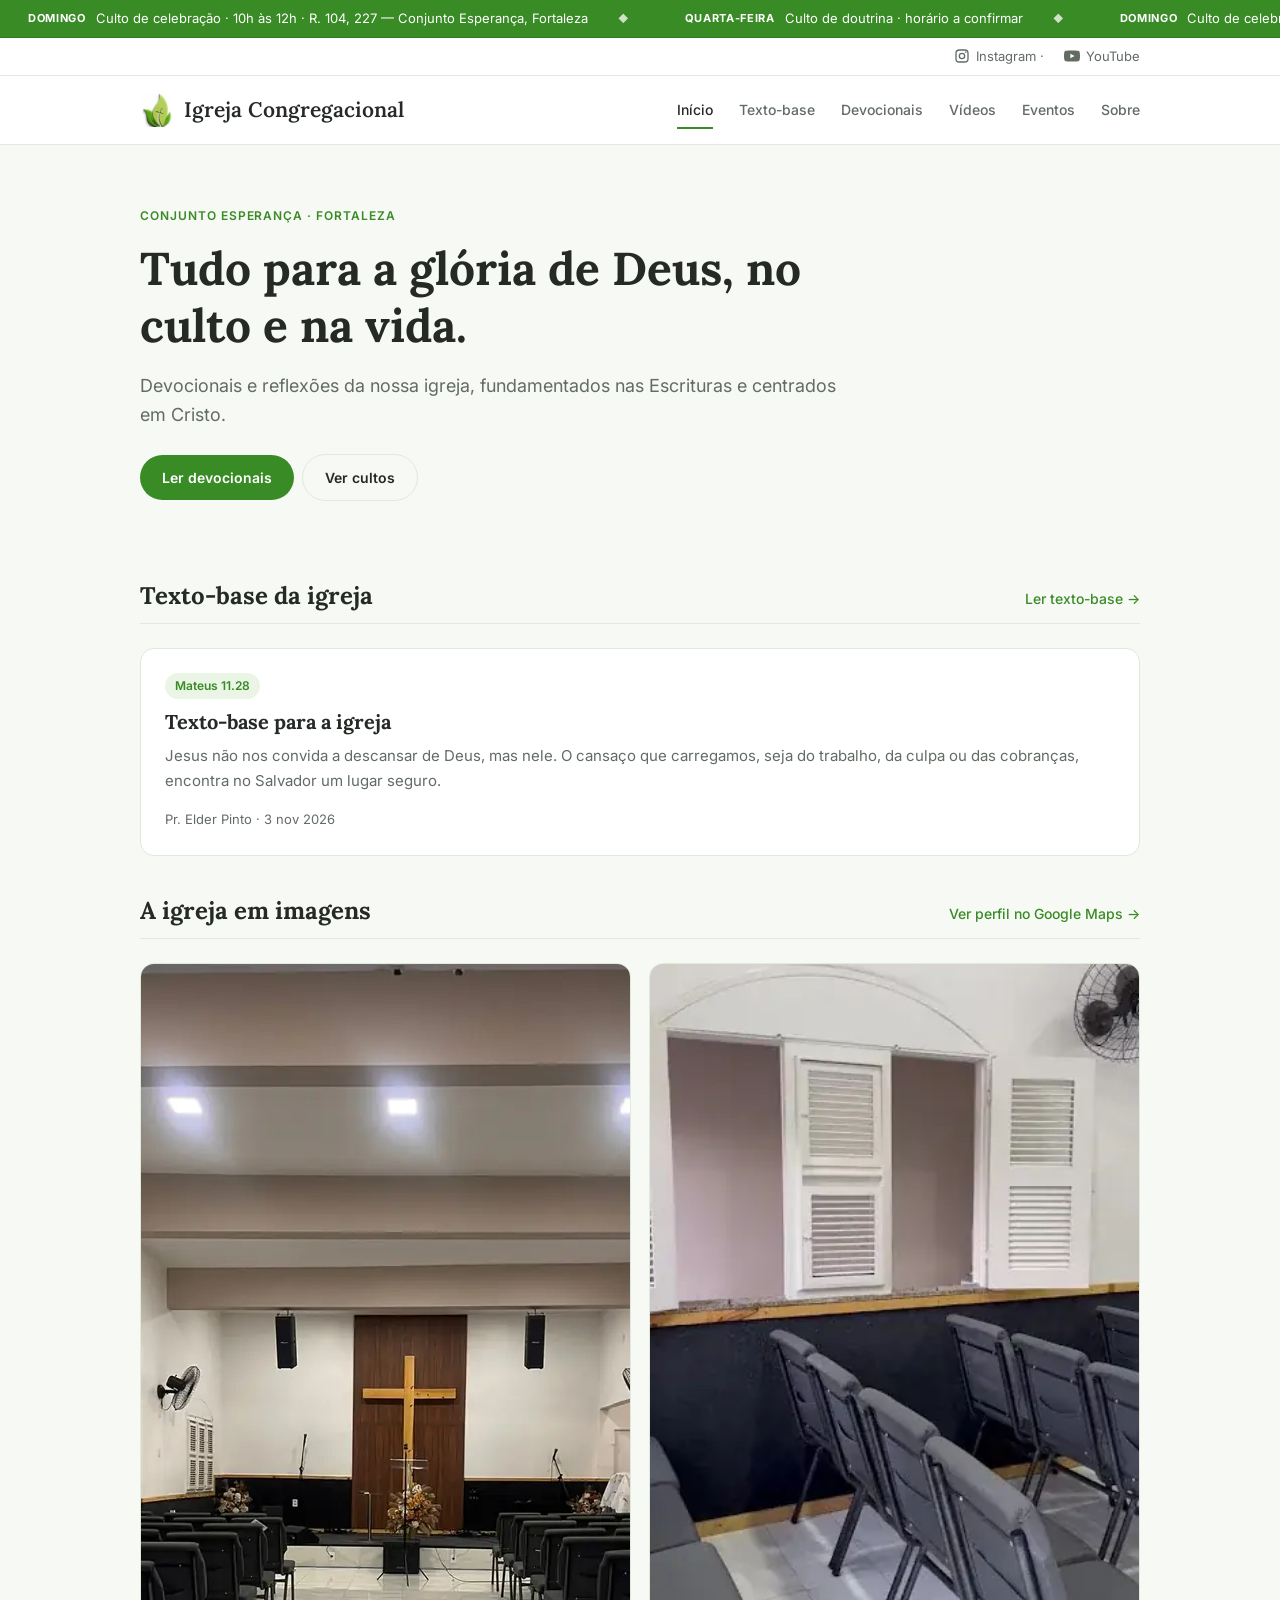
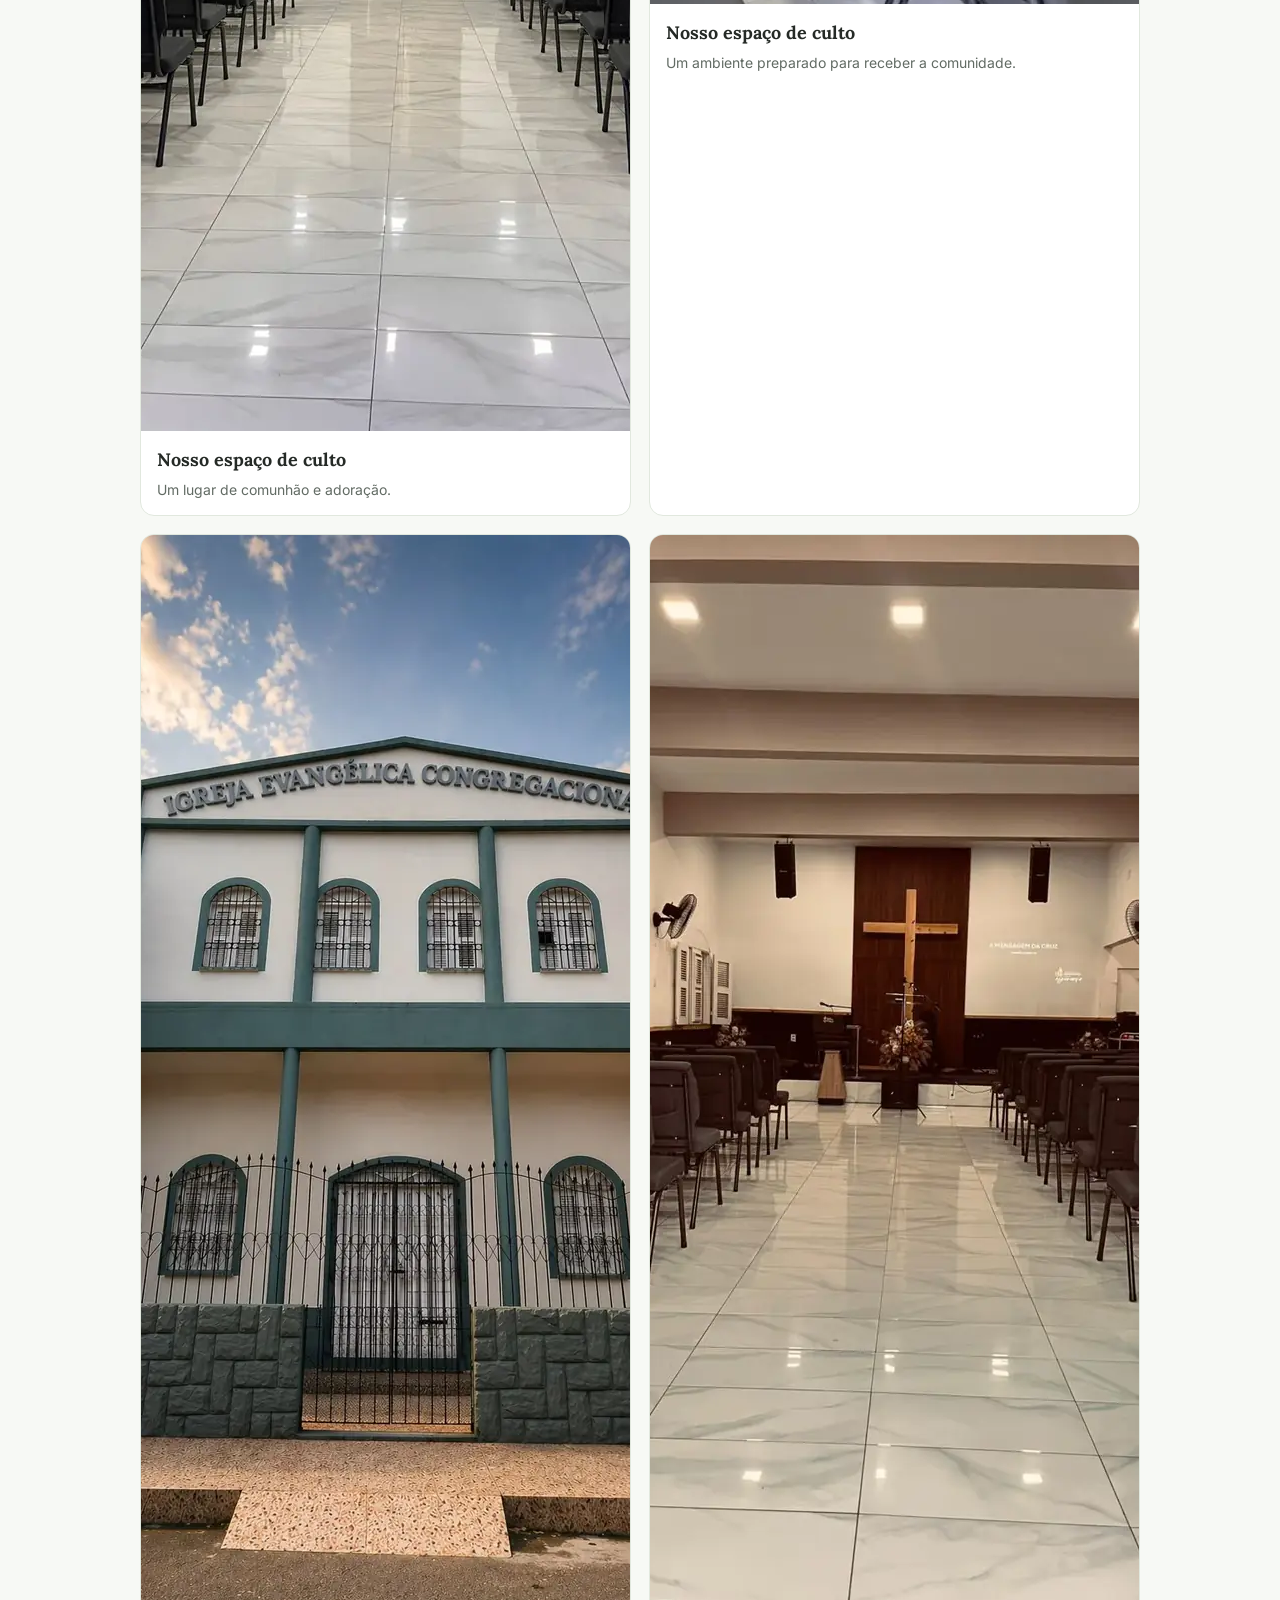
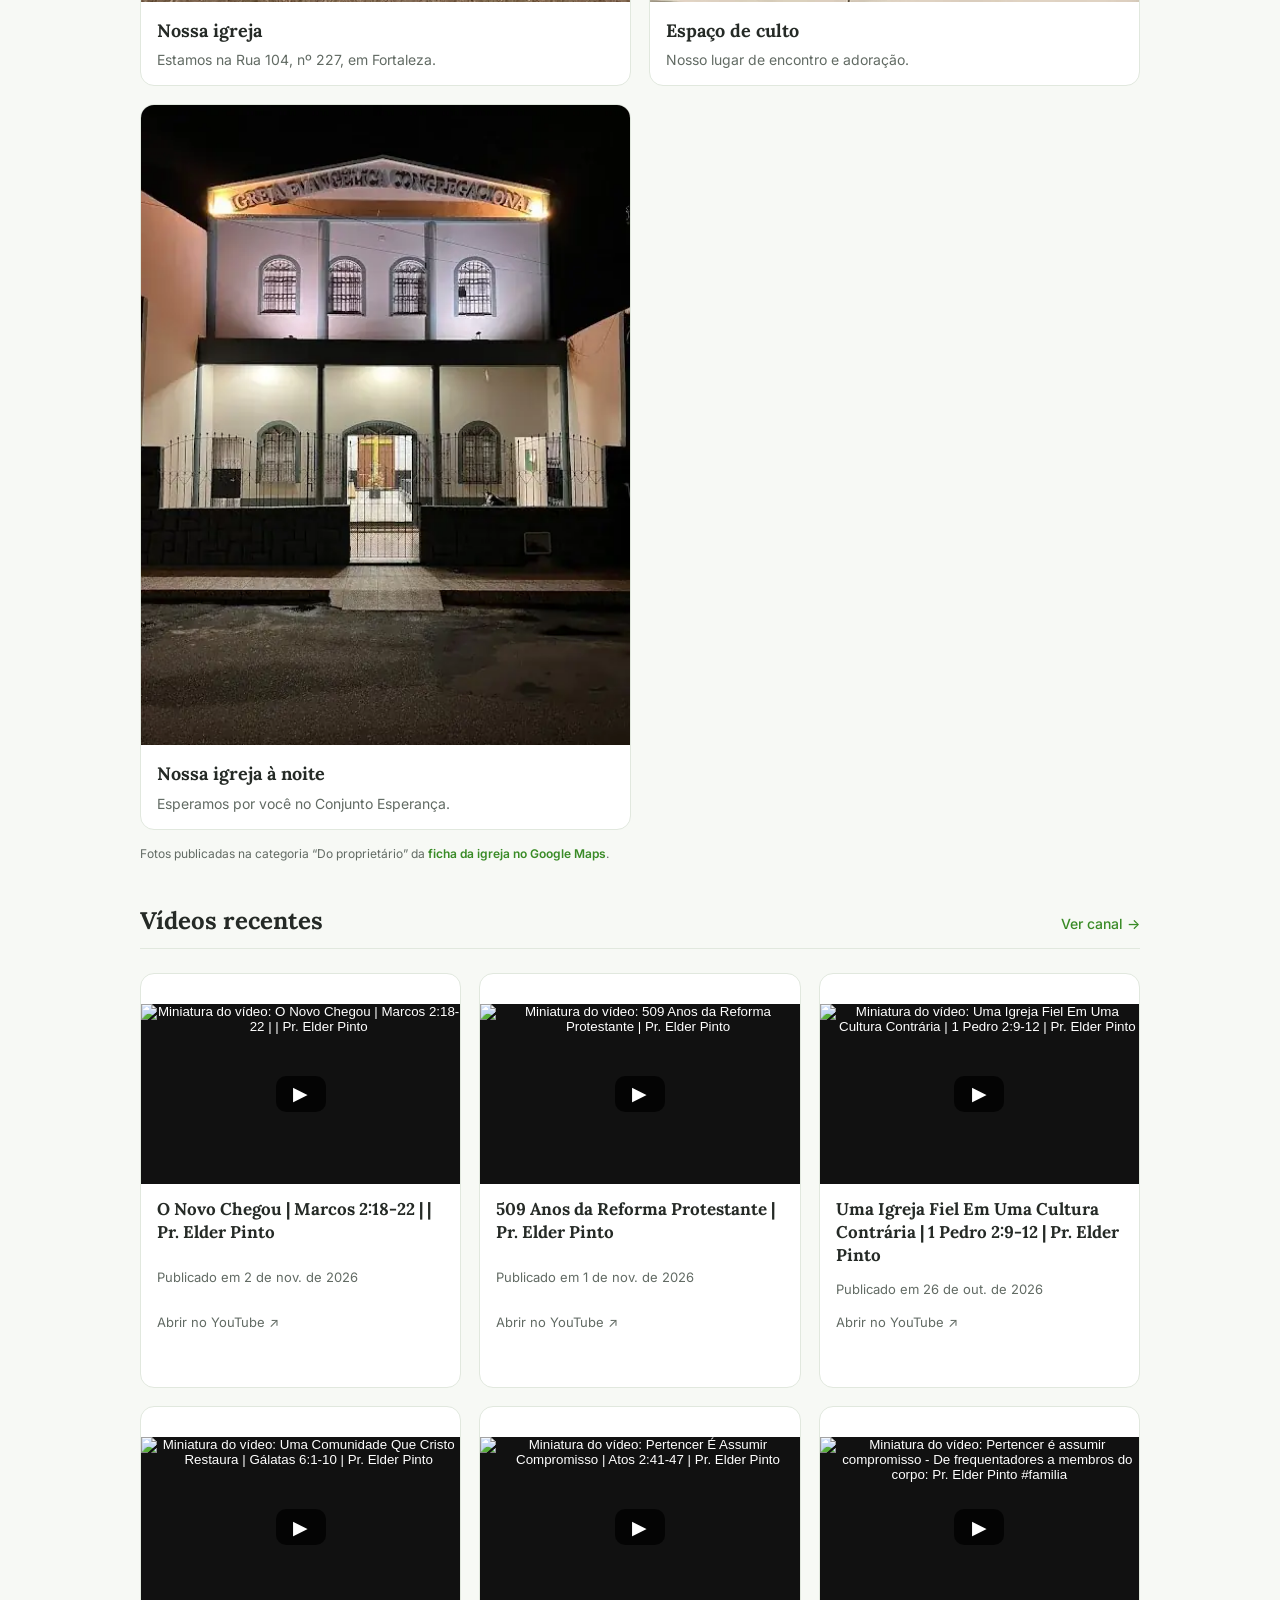
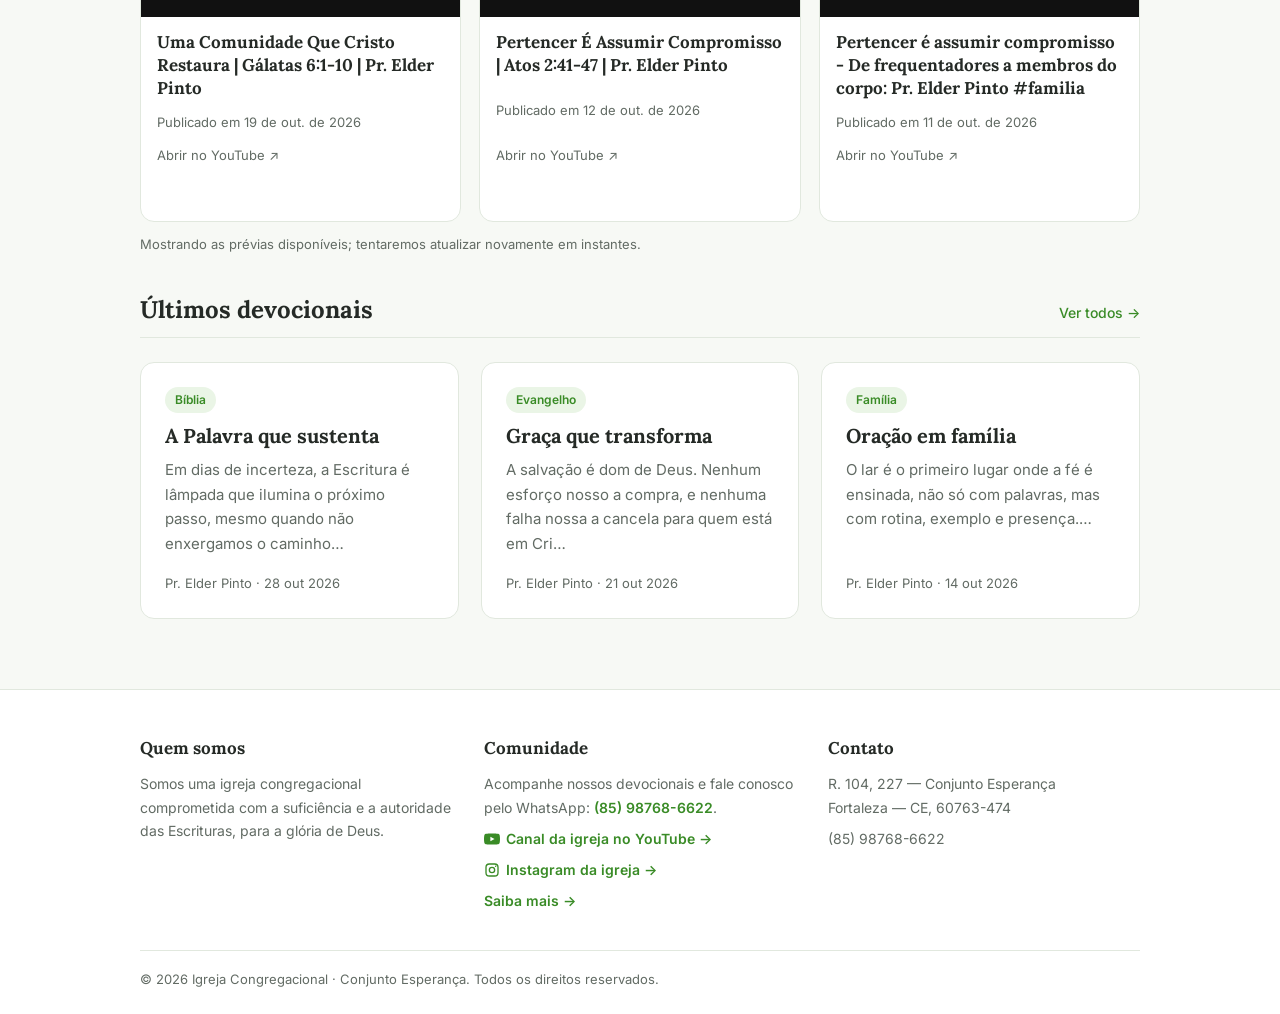
==== commit d4549d67: "Melhora desempenho: imagens menores, fontes sem bloquear, logo local, YouTube mais leve Co-Authored-" ====
--- a/index.html
+++ b/index.html
@@ -4,7 +4,18 @@
 <meta charset="utf-8">
 <meta name="viewport" content="width=device-width, initial-scale=1, viewport-fit=cover">
 <title>Igreja Congregacional · Conjunto Esperança</title>
-<link rel="stylesheet" href="https://fonts.googleapis.com/css2?family=Lora:wght@500;600&family=Inter:wght@400;500;600&display=swap">
+<meta name="description" content="Igreja Congregacional · Conjunto Esperança, em Fortaleza. Devocionais, vídeos dos cultos, horários e endereço.">
+<meta name="theme-color" content="#398b26">
+<meta property="og:type" content="website">
+<meta property="og:locale" content="pt_BR">
+<meta property="og:title" content="Igreja Congregacional · Conjunto Esperança">
+<meta property="og:description" content="Devocionais, vídeos dos cultos, horários e endereço da nossa igreja em Fortaleza.">
+<meta property="og:image" content="/logo-igreja.webp">
+<link rel="icon" type="image/webp" href="/logo-simbolo.webp">
+<link rel="preconnect" href="https://fonts.googleapis.com">
+<link rel="preconnect" href="https://fonts.gstatic.com" crossorigin>
+<link rel="preload" as="style" href="https://fonts.googleapis.com/css2?family=Lora:wght@500;600&family=Inter:wght@400;500;600&display=swap" onload="this.onload=null;this.rel='stylesheet'">
+<noscript><link rel="stylesheet" href="https://fonts.googleapis.com/css2?family=Lora:wght@500;600&family=Inter:wght@400;500;600&display=swap"></noscript>
 <style>
 :root{--bg:#f7f9f5;--surface:#fff;--text:#252a26;--muted:#626b64;--line:#e1e8de;--accent:#398b26;--accent-soft:#eaf5e6;color-scheme:light;box-sizing:border-box;padding-top:env(safe-area-inset-top,0px);padding-bottom:env(safe-area-inset-bottom,0px)}
 @media (prefers-color-scheme:dark){:root:not([data-theme="light"]){--bg:#151a15;--surface:#1e251e;--text:#edf1eb;--muted:#a3ada1;--line:#313c30;--accent:#83d65a;--accent-soft:#263622;color-scheme:dark}}
@@ -15,7 +26,7 @@
 a{color:inherit;text-decoration:none}
 .wrap{max-width:1040px;margin:0 auto;padding:0 20px}
 .ticker{background:var(--accent);color:#fff;overflow:hidden;white-space:nowrap;border-bottom:1px solid rgba(0,0,0,.12)}
-.ticker-track{display:flex;width:max-content;will-change:transform;animation:ticker-scroll 34s linear infinite}
+.ticker-track{display:flex;width:max-content;animation:ticker-scroll 34s linear infinite}
 .ticker-group{display:flex;flex:none;align-items:center}
 .ticker-item{display:flex;align-items:center;gap:10px;padding:10px 28px;font-size:13px;line-height:1.3;flex:none}
 .ticker-item strong{letter-spacing:.06em;font-size:11px}
@@ -116,7 +127,7 @@
 <body>
 <div class="ticker" role="region" aria-label="Programação da igreja"><div class="ticker-track"><div class="ticker-group"><span class="ticker-item"><strong>DOMINGO</strong><span>Culto de celebração · 10h às 12h · R. 104, 227 — Conjunto Esperança, Fortaleza</span></span><span class="ticker-item"><strong>QUARTA-FEIRA</strong><span>Culto de doutrina · horário a confirmar</span></span></div><div class="ticker-group" aria-hidden="true"><span class="ticker-item"><strong>DOMINGO</strong><span>Culto de celebração · 10h às 12h · R. 104, 227 — Conjunto Esperança, Fortaleza</span></span><span class="ticker-item"><strong>QUARTA-FEIRA</strong><span>Culto de doutrina · horário a confirmar</span></span></div></div></div><div class="top"><div class="wrap"><span class="soc"><a href="https://www.instagram.com/conjuntoesperancaiec/" target="_blank" rel="noopener noreferrer" aria-label="Instagram da igreja"><svg class="social-icon" viewBox="0 0 24 24" aria-hidden="true" focusable="false"><rect x="3" y="3" width="18" height="18" rx="5" fill="none" stroke="currentColor" stroke-width="2"/><circle cx="12" cy="12" r="4" fill="none" stroke="currentColor" stroke-width="2"/><circle cx="17.5" cy="6.5" r="1.1" fill="currentColor"/></svg>Instagram</a> · <a href="https://www.youtube.com/@IECConjuntoEsperan%C3%A7a" target="_blank" rel="noopener noreferrer" aria-label="Canal da igreja no YouTube"><svg class="social-icon" viewBox="0 0 24 24" aria-hidden="true" focusable="false"><path fill="currentColor" d="M23.5 6.2a3 3 0 0 0-2.1-2.1C19.5 3.6 12 3.6 12 3.6s-7.5 0-9.4.5A3 3 0 0 0 .5 6.2 31 31 0 0 0 0 12a31 31 0 0 0 .5 5.8 3 3 0 0 0 2.1 2.1c1.9.5 9.4.5 9.4.5s7.5 0 9.4-.5a3 3 0 0 0 2.1-2.1A31 31 0 0 0 24 12a31 31 0 0 0-.5-5.8Z"/><path fill="#fff" d="m9.6 15.5 6.2-3.5-6.2-3.5v7Z"/></svg>YouTube</a></span></div></div>
 <header class="main"><div class="wrap">
-<a class="brand" href="#inicio"><img class="brand-mark" src="https://files.manuscdn.com/user_upload_by_module/session_file/310519664062508219/KCKjSVTsQlyEBMwS.webp" alt="">Igreja Congregacional</a>
+<a class="brand" href="#inicio"><img class="brand-mark" src="logo-simbolo.webp" width="34" height="34" alt="">Igreja Congregacional</a>
 <button class="menu" id="mb" aria-label="Menu">Menu</button>
 <nav id="nav"><a href="#inicio" data-r="inicio">Início</a><a href="#texto-base" data-r="texto-base">Texto-base</a><a href="#devocionais" data-r="devocionais">Devocionais</a><a href="#videos" data-r="videos">Vídeos</a><a href="#eventos" data-r="eventos">Eventos</a><a href="#sobre" data-r="sobre">Sobre</a></nav>
 </div></header>
@@ -145,14 +156,20 @@
 function card(p){return '<a class="card" href="#'+p.id+'"><span class="tag">'+p.c+'</span><h3>'+p.t+'</h3><p>'+p.x.split("\n")[0].slice(0,110)+'…</p><div class="meta">'+p.a+' · '+fmt(p.d)+'</div></a>'}
 function crumb(l){return '<div class="crumb"><a href="#inicio">Início</a> › '+l+'</div>'}
 var INITIAL_YOUTUBE_VIDEOS=[{id:"1dLzOdAwqr4",title:"O Novo Chegou | Marcos 2:18-22 | | Pr. Elder Pinto",publishedAt:"2026-11-02T02:43:13+00:00"},{id:"jOP0ZnckCmU",title:"509 Anos da Reforma Protestante | Pr. Elder Pinto",publishedAt:"2026-11-01T11:18:51+00:00"},{id:"YB03zWtC8wQ",title:"Uma Igreja Fiel Em Uma Cultura Contrária | 1 Pedro 2:9-12 | Pr. Elder Pinto",publishedAt:"2026-10-26T02:43:07+00:00"},{id:"0c_pvAX1L3Q",title:"Uma Comunidade Que Cristo Restaura | Gálatas 6:1-10 | Pr. Elder Pinto",publishedAt:"2026-10-19T02:43:53+00:00"},{id:"dfcCKXnFvLk",title:"Pertencer É Assumir Compromisso | Atos 2:41-47 | Pr. Elder Pinto",publishedAt:"2026-10-12T02:47:16+00:00"},{id:"Gqf5sz009ds",title:"Pertencer é assumir compromisso - De frequentadores a membros do corpo: Pr. Elder Pinto #familia",publishedAt:"2026-10-11T18:30:39+00:00"}];
-function youtubeSection(){return '<section class="youtube-section" id="videos"><div class="sec"><h2>Vídeos recentes</h2><a href="https://www.youtube.com/@IECConjuntoEsperan%C3%A7a" target="_blank" rel="noopener noreferrer">Ver canal →</a></div><div id="youtube-live" class="live-card" hidden aria-live="polite"></div><div id="youtube-grid" class="youtube-grid" aria-live="polite">'+INITIAL_YOUTUBE_VIDEOS.map(youtubeCard).join("")+'</div><p id="youtube-status" class="youtube-note" aria-live="polite">Prévia dos vídeos recentes; a lista está a ser atualizada.</p></section>'}
-var youtubeRefreshTimer=null,youtubeRequestPending=false,youtubeLastSignature="";
+function youtubeSection(){return '<section class="youtube-section" id="videos"><div class="sec"><h2>Vídeos recentes</h2><a href="https://www.youtube.com/@IECConjuntoEsperan%C3%A7a" target="_blank" rel="noopener noreferrer">Ver canal →</a></div><div id="youtube-live" class="live-card" hidden aria-live="polite"></div><div id="youtube-grid" class="youtube-grid" aria-live="polite">'+INITIAL_YOUTUBE_VIDEOS.map(youtubeCard).join("")+'</div><p id="youtube-status" class="youtube-note" aria-live="polite">Prévia dos vídeos recentes; a lista está sendo atualizada.</p></section>'}
+var youtubeLastSignature="";
 function escapeVideoText(value){return String(value||"").replace(/[&<>"']/g,function(ch){return {"&":"&amp;","<":"&lt;",">":"&gt;","\"":"&quot;","'":"&#39;"}[ch]})}
-function youtubeCard(video){var id=/^[A-Za-z0-9_-]{11}$/.test(video.id||"")?video.id:"";if(!id)return "";var title=escapeVideoText(video.title||"Vídeo recente"),date=video.publishedAt?new Date(video.publishedAt):null,dateText=date&&!isNaN(date.getTime())?new Intl.DateTimeFormat("pt-BR",{day:"numeric",month:"short",year:"numeric"}).format(date):"Vídeo recente";return '<article class="youtube-card"><div class="youtube-thumb"><button type="button" data-play-video="'+id+'" data-video-title="'+title+'" aria-label="Reproduzir dentro do site: '+title+'"><img src="https://i.ytimg.com/vi/'+id+'/hqdefault.jpg" alt="Miniatura do vídeo: '+title+'" loading="lazy"><span class="youtube-play" aria-hidden="true">▶</span></button></div><div class="youtube-info"><h3>'+title+'</h3><span class="youtube-date">Publicado em '+dateText+'</span><a class="youtube-date" href="https://www.youtube.com/watch?v='+id+'" target="_blank" rel="noopener noreferrer">Abrir no YouTube ↗</a></div></article>'}
-function renderYouTube(data){var grid=document.getElementById("youtube-grid"),livePanel=document.getElementById("youtube-live"),status=document.getElementById("youtube-status");if(!grid)return;var videos=Array.isArray(data.videos)?data.videos:[],signature=JSON.stringify({videos:videos.map(function(v){return [v.id,v.title,v.publishedAt]}),liveStatus:data.liveStatus,liveId:data.live&&data.live.id,liveTitle:data.live&&data.live.title});if(signature===youtubeLastSignature){if(status)status.textContent=data.liveStatus==="unknown"?"Não foi possível verificar a transmissão ao vivo neste momento.":"Vídeos atualizados automaticamente; a transmissão é verificada periodicamente.";return}youtubeLastSignature=signature;var cards=videos.map(youtubeCard).filter(Boolean);grid.innerHTML=cards.length?cards.join(""):'<p class="youtube-note">'+(data.feedAvailable?"Ainda não há vídeos públicos recentes no canal.":"Não foi possível carregar os vídeos agora.")+'</p>';if(livePanel){var live=data.live,id=live&&/^[A-Za-z0-9_-]{11}$/.test(live.id||"")?live.id:"";if(data.liveStatus==="live"&&id){var title=escapeVideoText(live.title||"Transmissão da igreja");livePanel.hidden=false;livePanel.innerHTML='<div class="live-thumb-wrap"><button type="button" data-play-live="'+id+'" data-video-title="'+title+'" aria-label="Reproduzir transmissão ao vivo dentro do site"><img src="https://i.ytimg.com/vi/'+id+'/hqdefault.jpg" alt="Miniatura da transmissão ao vivo" loading="lazy"><span class="youtube-play" aria-hidden="true">▶</span></button></div><div class="live-copy"><span class="live-pill"><span class="live-dot" aria-hidden="true"></span>AO VIVO</span><h3>Estamos ao vivo!</h3><p>'+title+'</p><a class="btn" href="https://www.youtube.com/watch?v='+id+'" target="_blank" rel="noopener noreferrer">Abrir no YouTube →</a><p class="player-fallback">Se a transmissão não puder ser incorporada, abra-a no YouTube.</p></div>'}else{livePanel.hidden=true;livePanel.innerHTML=""}}if(status)status.textContent=data.liveStatus==="unknown"?"Não foi possível verificar a transmissão ao vivo neste momento.":"Vídeos atualizados automaticamente; a transmissão é verificada periodicamente."}
-function refreshYouTube(){if(youtubeRequestPending||!document.getElementById("youtube-grid"))return;youtubeRequestPending=true;fetch("/api/youtube",{headers:{Accept:"application/json"},cache:"no-store"}).then(function(response){if(!response.ok)throw new Error("YouTube indisponível");return response.json()}).then(renderYouTube).catch(function(){var grid=document.getElementById("youtube-grid"),status=document.getElementById("youtube-status");if(grid&&!grid.querySelector(".youtube-card"))grid.innerHTML='<p class="youtube-note">Não foi possível carregar os vídeos agora. <a href="https://www.youtube.com/@IECConjuntoEsperan%C3%A7a" target="_blank" rel="noopener noreferrer">Acesse o canal no YouTube →</a></p>';if(status)status.textContent=grid&&grid.querySelector(".youtube-card")?"Mostrando as prévias disponíveis; tentaremos atualizar novamente em instantes.":"A lista será consultada novamente em instantes."}).then(function(){youtubeRequestPending=false})}
+function youtubeCard(video){var id=/^[A-Za-z0-9_-]{11}$/.test(video.id||"")?video.id:"";if(!id)return "";var title=escapeVideoText(video.title||"Vídeo recente"),date=video.publishedAt?new Date(video.publishedAt):null,dateText=date&&!isNaN(date.getTime())?new Intl.DateTimeFormat("pt-BR",{day:"numeric",month:"short",year:"numeric"}).format(date):"Vídeo recente";return '<article class="youtube-card"><div class="youtube-thumb"><button type="button" data-play-video="'+id+'" data-video-title="'+title+'" aria-label="Reproduzir dentro do site: '+title+'"><img src="https://i.ytimg.com/vi/'+id+'/hqdefault.jpg" width="480" height="360" alt="Miniatura do vídeo: '+title+'" loading="lazy" decoding="async"><span class="youtube-play" aria-hidden="true">▶</span></button></div><div class="youtube-info"><h3>'+title+'</h3><span class="youtube-date">Publicado em '+dateText+'</span><a class="youtube-date" href="https://www.youtube.com/watch?v='+id+'" target="_blank" rel="noopener noreferrer">Abrir no YouTube ↗</a></div></article>'}
+function renderYouTube(data){var grid=document.getElementById("youtube-grid"),livePanel=document.getElementById("youtube-live"),status=document.getElementById("youtube-status");if(!grid)return;var videos=Array.isArray(data.videos)?data.videos:[],signature=JSON.stringify({videos:videos.map(function(v){return [v.id,v.title,v.publishedAt]}),liveStatus:data.liveStatus,liveId:data.live&&data.live.id,liveTitle:data.live&&data.live.title});if(signature===youtubeLastSignature){if(status)status.textContent=data.liveStatus==="unknown"?"Não foi possível verificar a transmissão ao vivo neste momento.":"Vídeos atualizados automaticamente; a transmissão é verificada periodicamente.";return}youtubeLastSignature=signature;var cards=videos.map(youtubeCard).filter(Boolean);grid.innerHTML=cards.length?cards.join(""):'<p class="youtube-note">'+(data.feedAvailable?"Ainda não há vídeos públicos recentes no canal.":"Não foi possível carregar os vídeos agora.")+'</p>';if(livePanel){var live=data.live,id=live&&/^[A-Za-z0-9_-]{11}$/.test(live.id||"")?live.id:"";if(data.liveStatus==="live"&&id){var title=escapeVideoText(live.title||"Transmissão da igreja");livePanel.hidden=false;livePanel.innerHTML='<div class="live-thumb-wrap"><button type="button" data-play-live="'+id+'" data-video-title="'+title+'" aria-label="Reproduzir transmissão ao vivo dentro do site"><img src="https://i.ytimg.com/vi/'+id+'/hqdefault.jpg" width="480" height="360" alt="Miniatura da transmissão ao vivo" fetchpriority="high"><span class="youtube-play" aria-hidden="true">▶</span></button></div><div class="live-copy"><span class="live-pill"><span class="live-dot" aria-hidden="true"></span>AO VIVO</span><h3>Estamos ao vivo!</h3><p>'+title+'</p><a class="btn" href="https://www.youtube.com/watch?v='+id+'" target="_blank" rel="noopener noreferrer">Abrir no YouTube →</a><p class="player-fallback">Se a transmissão não puder ser incorporada, abra-a no YouTube.</p></div>'}else{livePanel.hidden=true;livePanel.innerHTML=""}}if(status)status.textContent=data.liveStatus==="unknown"?"Não foi possível verificar a transmissão ao vivo neste momento.":"Vídeos atualizados automaticamente; a transmissão é verificada periodicamente."}
+var ytData={videos:INITIAL_YOUTUBE_VIDEOS,feedAvailable:true,live:null,liveStatus:"unknown"},ytPending={videos:false,live:false},ytTimers={videos:null,live:null};
+function ytFail(){var grid=document.getElementById("youtube-grid"),status=document.getElementById("youtube-status");if(grid&&!grid.querySelector(".youtube-card"))grid.innerHTML='<p class="youtube-note">Não foi possível carregar os vídeos agora. <a href="https://www.youtube.com/@IECConjuntoEsperan%C3%A7a" target="_blank" rel="noopener noreferrer">Acesse o canal no YouTube →</a></p>';if(status)status.textContent=grid&&grid.querySelector(".youtube-card")?"Mostrando as prévias disponíveis; tentaremos atualizar novamente em instantes.":"A lista será consultada novamente em instantes."}
+function ytFetch(part){if(ytPending[part]||!document.getElementById("youtube-grid"))return Promise.resolve();ytPending[part]=true;return fetch("/api/youtube?part="+part,{headers:{Accept:"application/json"}}).then(function(response){if(!response.ok)throw new Error("YouTube indisponível");return response.json()}).then(function(d){if(part==="videos"){if(d.feedAvailable){ytData.videos=d.videos;ytData.feedAvailable=true}}else{ytData.live=d.live;ytData.liveStatus=d.liveStatus}renderYouTube(ytData)}).catch(ytFail).then(function(){ytPending[part]=false})}
+function inServiceWindow(){try{var o={},f=new Intl.DateTimeFormat("en-US",{timeZone:"America/Fortaleza",weekday:"short",hour:"numeric",hourCycle:"h23"}).formatToParts(new Date());f.forEach(function(x){o[x.type]=x.value});var h=+o.hour%24;return (o.weekday==="Sun"&&h>=8&&h<=13)||(o.weekday==="Wed"&&h>=18&&h<=22)}catch(e){return true}}
+function ytDelay(part){return part==="videos"?1800000:(inServiceWindow()?90000:300000)}
+function ytSchedule(part){clearTimeout(ytTimers[part]);ytTimers[part]=setTimeout(function(){if(document.hidden||!document.getElementById("youtube-grid"))return;ytFetch(part).then(function(){ytSchedule(part)})},ytDelay(part))}
+function bindYouTube(){clearTimeout(ytTimers.videos);clearTimeout(ytTimers.live);if(!document.getElementById("youtube-grid"))return;ytFetch("videos");ytFetch("live");ytSchedule("videos");ytSchedule("live")}
+document.addEventListener("visibilitychange",function(){if(!document.hidden&&document.getElementById("youtube-grid"))bindYouTube()});
 function initPhotoCarousel(){var track=document.getElementById("church-photo-carousel"),count=document.getElementById("photo-count");if(!track||!count)return;var slides=[].slice.call(track.querySelectorAll(".photo-card"));if(!slides.length)return;function activeIndex(){var left=track.getBoundingClientRect().left;var best=0,dist=Infinity;slides.forEach(function(slide,i){var d=Math.abs(slide.getBoundingClientRect().left-left);if(d<dist){dist=d;best=i}});return best}function update(){count.textContent=(activeIndex()+1)+" de "+slides.length}function go(delta){var i=activeIndex();var next=(i+delta+slides.length)%slides.length;slides[next].scrollIntoView({behavior:window.matchMedia("(prefers-reduced-motion: reduce)").matches?"auto":"smooth",block:"nearest",inline:"center"});count.textContent=(next+1)+" de "+slides.length}var prev=document.querySelector("[data-photo-prev]"),next=document.querySelector("[data-photo-next]");if(prev)prev.onclick=function(){go(-1)};if(next)next.onclick=function(){go(1)};track.addEventListener("scroll",function(){window.requestAnimationFrame(update)},{passive:true});update()}
-function bindYouTube(){if(youtubeRefreshTimer){clearInterval(youtubeRefreshTimer);youtubeRefreshTimer=null}if(!document.getElementById("youtube-grid"))return;refreshYouTube();youtubeRefreshTimer=setInterval(refreshYouTube,120000)}
 function view(r){
  if(r==="texto-base")return crumb("Texto-base")+'<article><span class="tag">Texto-base da igreja</span><h1>Texto-base para a igreja</h1><div class="ref">'+FOUNDATION.ref+'</div>'+FOUNDATION.text.map(function(p){return "<p>"+p+"</p>"}).join("")+'<div class="meta">'+FOUNDATION.author+' · '+fmt(FOUNDATION.date)+'</div></article>';
  if(r==="videos")return crumb("Vídeos")+'<h1 class="page-title">Vídeos do canal</h1><p class="lead">Mensagens, cultos e transmissões da Igreja Congregacional · Conjunto Esperança.</p>'+youtubeSection();
@@ -164,7 +181,7 @@
  if(r==="eventos")return crumb("Eventos")+'<h1 class="page-title">Eventos e cultos</h1><p class="lead">Venha nos visitar, você é bem-vindo.</p><div class="grid">'+EVENTS.map(function(e){return '<div class="card"><span class="tag">'+e[0]+'</span><h3>'+e[1]+'</h3><div class="meta">'+e[2]+'</div></div>'}).join("")+'</div>';
  var p=POSTS.filter(function(x){return x.id===r})[0];
  if(p)return '<article><a class="back" href="#devocionais">← Todos os devocionais</a><div style="margin-top:22px"><span class="tag">'+p.c+'</span></div><h1>'+p.t+'</h1><div class="meta" style="margin-bottom:6px">'+p.a+' · '+fmt(p.d)+'</div><div class="ref">'+p.ref+'</div>'+p.x.split("\n\n").map(function(s){return "<p>"+s+"</p>"}).join("")+'</article>';
- return '<section class="hero"><small>Conjunto Esperança · Fortaleza</small><h1>Tudo para a glória de Deus, no culto e na vida.</h1><p>Devocionais e reflexões da nossa igreja, fundamentados nas Escrituras e centrados em Cristo.</p><a class="btn" href="#devocionais">Ler devocionais</a><a class="btn ghost" href="#eventos">Ver cultos</a></section><div class="sec"><h2>Texto-base da igreja</h2><a href="#texto-base">Ler texto-base →</a></div><div class="card" style="margin-bottom:36px"><span class="tag">'+FOUNDATION.ref+'</span><h3>Texto-base para a igreja</h3><p>'+FOUNDATION.text[0]+'</p><div class="meta">'+FOUNDATION.author+' · '+fmt(FOUNDATION.date)+'</div></div><div class="sec"><h2>A igreja em imagens</h2><a href="https://www.google.com/maps/place/Igreja+Congregacional+%7C+Conjunto+Esperan%C3%A7a/data=!4m7!3m6!1s0x7c74df34c4511d1:0xc750b079627d6c!8m2!3d-3.8139266!4d-38.5900581!16s%2Fg%2F11ghdt_hyp?hl=pt-BR" target="_blank" rel="noopener noreferrer">Ver perfil no Google Maps →</a></div><div class="photo-grid" id="church-photo-carousel" role="region" aria-label="Fotos da igreja" tabindex="0"><figure class="photo-card"><img src="assets/santuario-google-maps.webp" alt="Espaço de culto da Igreja Congregacional no Conjunto Esperança" loading="lazy"><figcaption><strong>Nosso espaço de culto</strong>Um lugar de comunhão e adoração.</figcaption></figure><figure class="photo-card"><img src="assets/assentos-google-maps.webp" alt="Assentos e interior do espaço de culto" loading="lazy"><figcaption><strong>Nosso espaço de culto</strong>Um ambiente preparado para receber a comunidade.</figcaption></figure><figure class="photo-card"><img src="assets/fachada-google-maps.webp" alt="Fachada da Igreja Congregacional do Conjunto Esperança em Fortaleza" loading="lazy"><figcaption><strong>Nossa igreja</strong>Estamos na Rua 104, nº 227, em Fortaleza.</figcaption></figure><figure class="photo-card"><img src="assets/santuario-alternativo-google-maps.webp" alt="Vista alternativa do santuário da igreja" loading="lazy"><figcaption><strong>Espaço de culto</strong>Nosso lugar de encontro e adoração.</figcaption></figure><figure class="photo-card"><img src="assets/fachada-noite-google-maps.webp" alt="Fachada da igreja iluminada à noite" loading="lazy"><figcaption><strong>Nossa igreja à noite</strong>Esperamos por você no Conjunto Esperança.</figcaption></figure></div><div class="photo-carousel-controls" aria-label="Controlos das fotos"><button type="button" data-photo-prev aria-label="Foto anterior">‹</button><span class="photo-count" id="photo-count" aria-live="polite">1 de 5</span><button type="button" data-photo-next aria-label="Próxima foto">›</button></div><p class="photo-credit">Fotos publicadas na categoria “Do proprietário” da <a href="https://www.google.com/maps/place/Igreja+Congregacional+%7C+Conjunto+Esperan%C3%A7a/data=!4m7!3m6!1s0x7c74df34c4511d1:0xc750b079627d6c!8m2!3d-3.8139266!4d-38.5900581!16s%2Fg%2F11ghdt_hyp?hl=pt-BR" target="_blank" rel="noopener noreferrer">ficha da igreja no Google Maps</a>.</p><div class="sec"><h2>Últimos devocionais</h2><a href="#devocionais">Ver todos →</a></div><div class="grid">'+POSTS.slice(0,3).map(card).join("")+'</div>';
+ return '<section class="hero"><small>Conjunto Esperança · Fortaleza</small><h1>Tudo para a glória de Deus, no culto e na vida.</h1><p>Devocionais e reflexões da nossa igreja, fundamentados nas Escrituras e centrados em Cristo.</p><a class="btn" href="#devocionais">Ler devocionais</a><a class="btn ghost" href="#eventos">Ver cultos</a></section><div class="sec"><h2>Texto-base da igreja</h2><a href="#texto-base">Ler texto-base →</a></div><div class="card" style="margin-bottom:36px"><span class="tag">'+FOUNDATION.ref+'</span><h3>Texto-base para a igreja</h3><p>'+FOUNDATION.text[0]+'</p><div class="meta">'+FOUNDATION.author+' · '+fmt(FOUNDATION.date)+'</div></div><div class="sec"><h2>A igreja em imagens</h2><a href="https://www.google.com/maps/place/Igreja+Congregacional+%7C+Conjunto+Esperan%C3%A7a/data=!4m7!3m6!1s0x7c74df34c4511d1:0xc750b079627d6c!8m2!3d-3.8139266!4d-38.5900581!16s%2Fg%2F11ghdt_hyp?hl=pt-BR" target="_blank" rel="noopener noreferrer">Ver perfil no Google Maps →</a></div><div class="photo-grid" id="church-photo-carousel" role="region" aria-label="Fotos da igreja" tabindex="0"><figure class="photo-card"><img src="assets/santuario-google-maps-800.webp" srcset="assets/santuario-google-maps-480.webp 480w, assets/santuario-google-maps-800.webp 800w" sizes="(max-width:620px) 88vw, 500px" width="800" height="1067" alt="Espaço de culto da Igreja Congregacional no Conjunto Esperança" loading="lazy" decoding="async"><figcaption><strong>Nosso espaço de culto</strong>Um lugar de comunhão e adoração.</figcaption></figure><figure class="photo-card"><img src="assets/assentos-google-maps-360.webp" width="360" height="640" alt="Assentos e interior do espaço de culto" loading="lazy" decoding="async"><figcaption><strong>Nosso espaço de culto</strong>Um ambiente preparado para receber a comunidade.</figcaption></figure><figure class="photo-card"><img src="assets/fachada-google-maps-800.webp" srcset="assets/fachada-google-maps-480.webp 480w, assets/fachada-google-maps-800.webp 800w" sizes="(max-width:620px) 88vw, 500px" width="800" height="1067" alt="Fachada da Igreja Congregacional do Conjunto Esperança em Fortaleza" loading="lazy" decoding="async"><figcaption><strong>Nossa igreja</strong>Estamos na Rua 104, nº 227, em Fortaleza.</figcaption></figure><figure class="photo-card"><img src="assets/santuario-alternativo-google-maps-800.webp" srcset="assets/santuario-alternativo-google-maps-480.webp 480w, assets/santuario-alternativo-google-maps-800.webp 800w" sizes="(max-width:620px) 88vw, 500px" width="800" height="1067" alt="Vista alternativa do santuário da igreja" loading="lazy" decoding="async"><figcaption><strong>Espaço de culto</strong>Nosso lugar de encontro e adoração.</figcaption></figure><figure class="photo-card"><img src="assets/fachada-noite-google-maps-480.webp" width="480" height="640" alt="Fachada da igreja iluminada à noite" loading="lazy" decoding="async"><figcaption><strong>Nossa igreja à noite</strong>Esperamos por você no Conjunto Esperança.</figcaption></figure></div><div class="photo-carousel-controls" aria-label="Controles das fotos"><button type="button" data-photo-prev aria-label="Foto anterior">‹</button><span class="photo-count" id="photo-count" aria-live="polite">1 de 5</span><button type="button" data-photo-next aria-label="Próxima foto">›</button></div><p class="photo-credit">Fotos publicadas na categoria “Do proprietário” da <a href="https://www.google.com/maps/place/Igreja+Congregacional+%7C+Conjunto+Esperan%C3%A7a/data=!4m7!3m6!1s0x7c74df34c4511d1:0xc750b079627d6c!8m2!3d-3.8139266!4d-38.5900581!16s%2Fg%2F11ghdt_hyp?hl=pt-BR" target="_blank" rel="noopener noreferrer">ficha da igreja no Google Maps</a>.</p><div class="sec"><h2>Últimos devocionais</h2><a href="#devocionais">Ver todos →</a></div><div class="grid">'+POSTS.slice(0,3).map(card).join("")+'</div>';
 }
 function route(){
  var r=(location.hash||"#inicio").slice(1);
